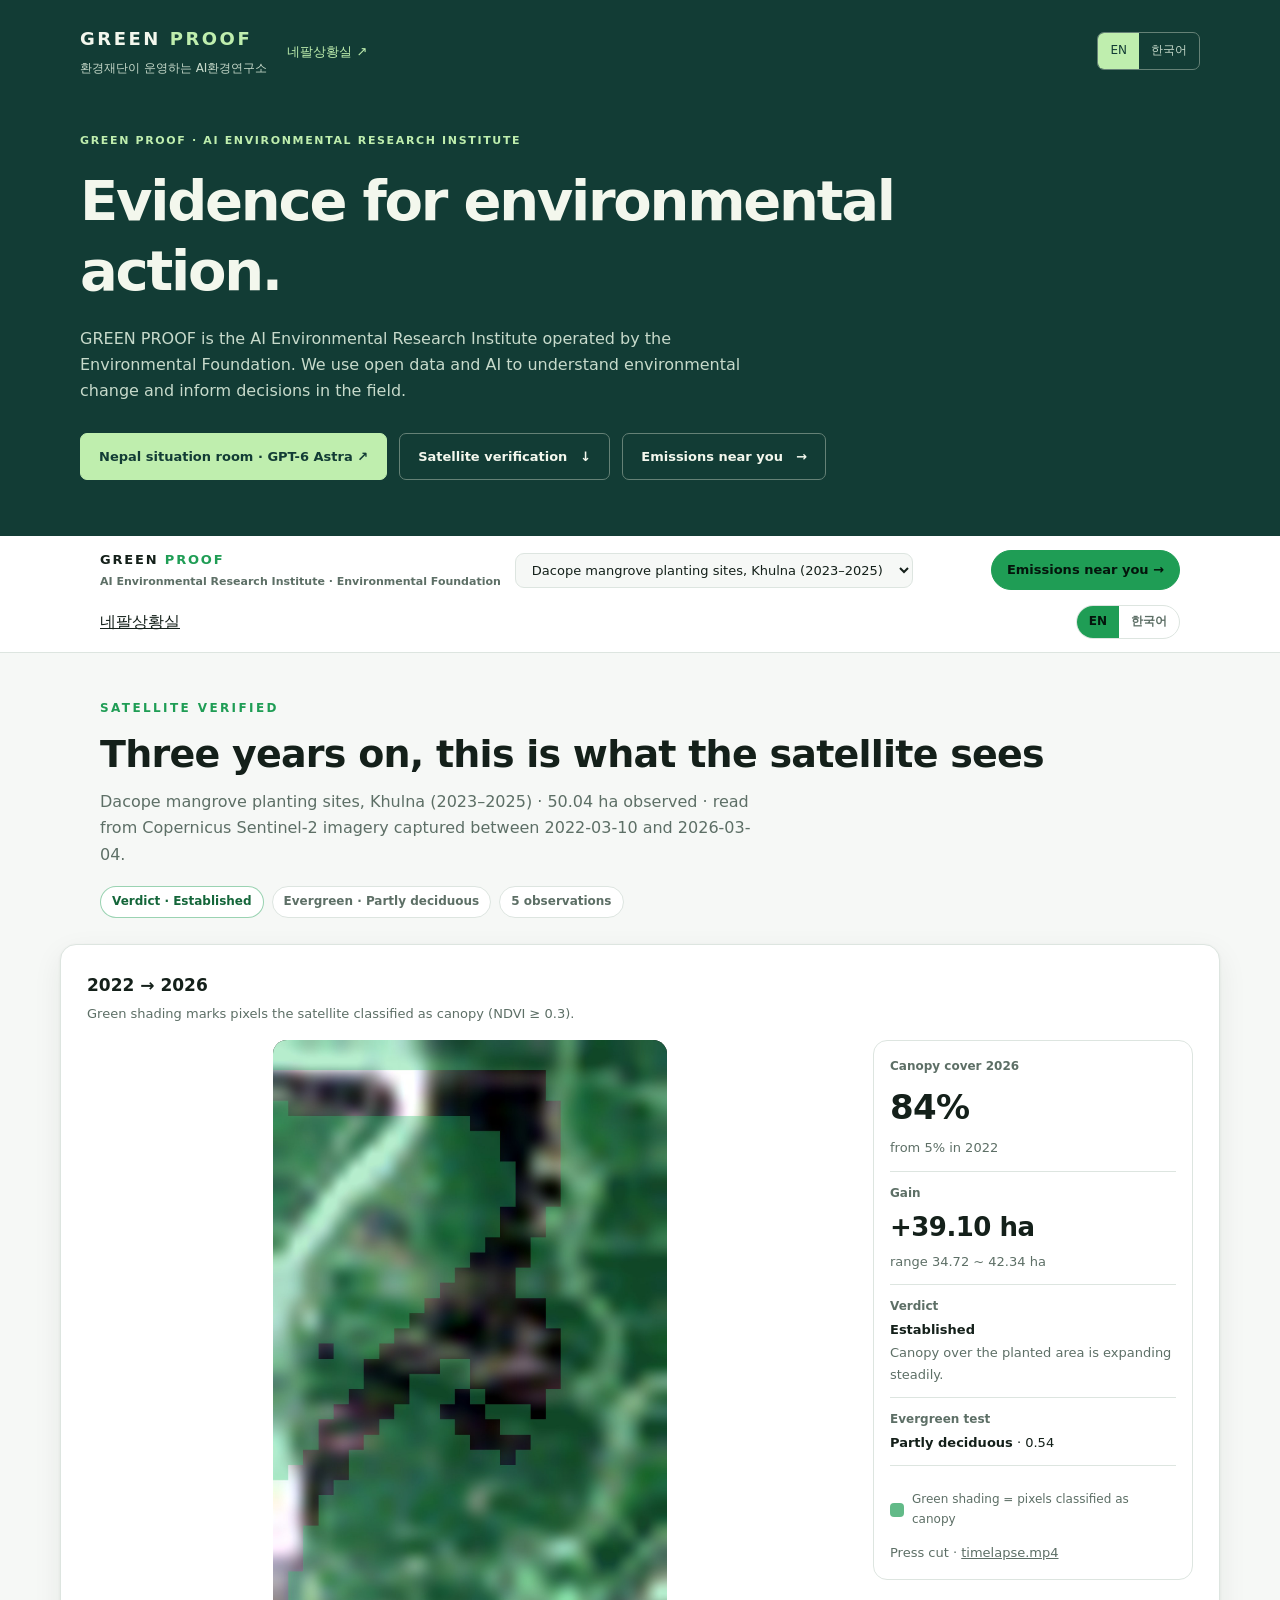
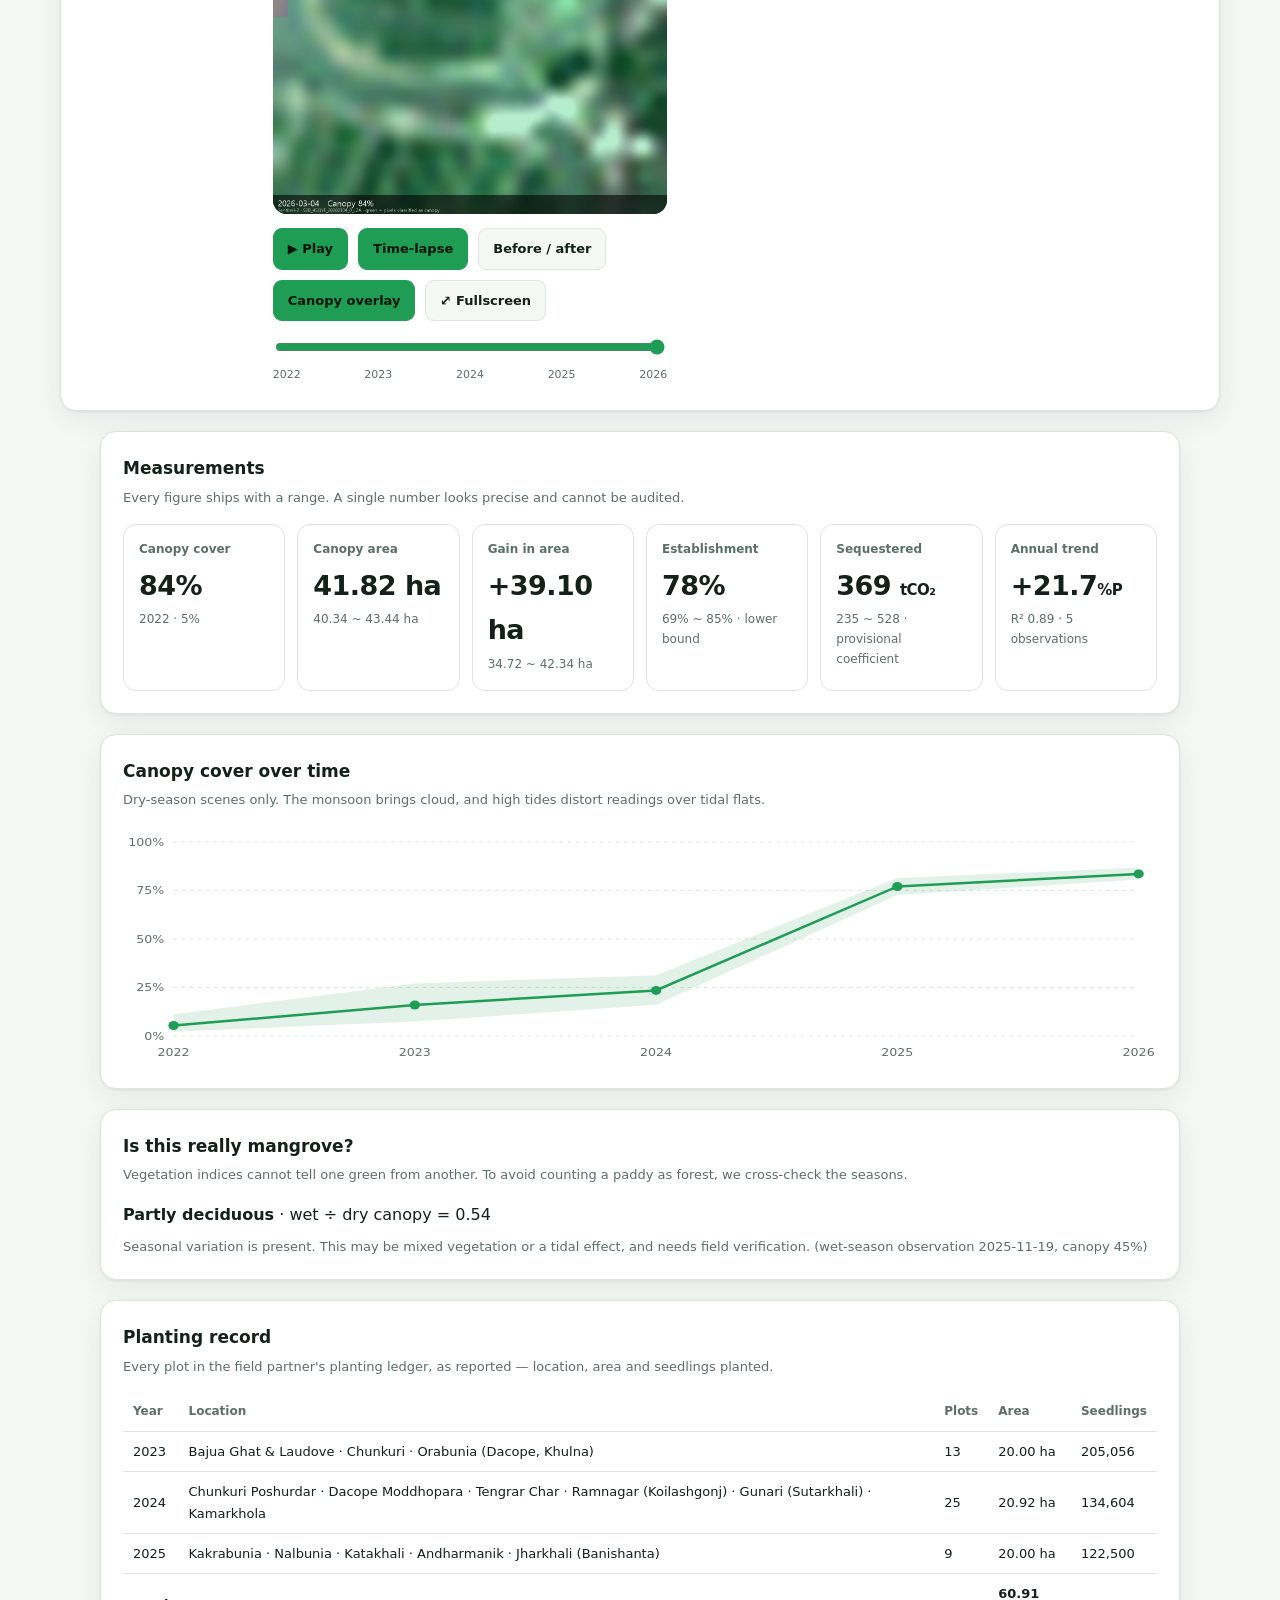
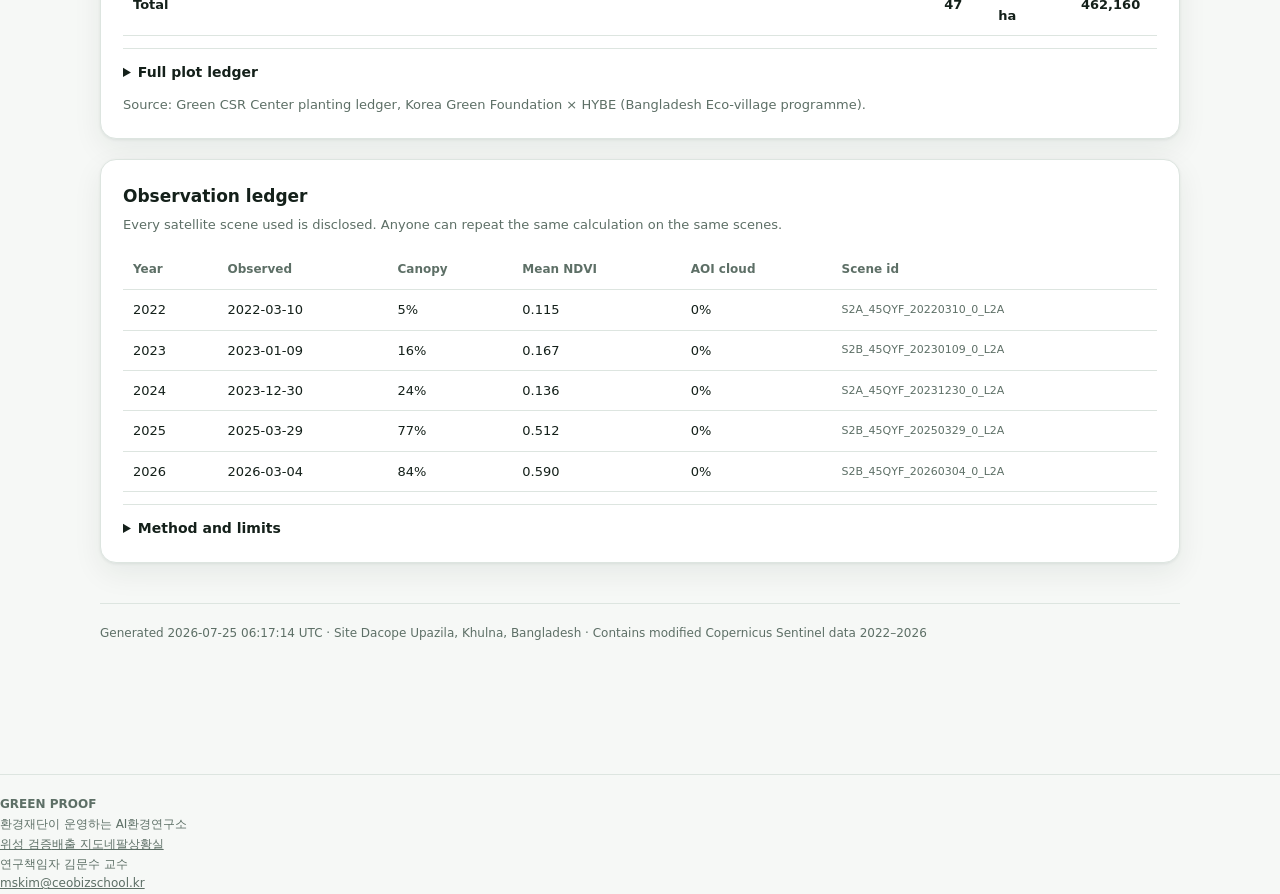
==== greenproof/web/index.html @ 40811641 "Add Nepal aid priority model and GREEN PROOF institute branding" ====
<!doctype html>
<html lang="ko">
<head>
<meta charset="utf-8">
<meta name="viewport" content="width=device-width, initial-scale=1, viewport-fit=cover">
<title>GREEN PROOF · 환경재단이 운영하는 AI환경연구소</title>
<meta name="description" content="환경재단이 운영하는 AI환경연구소 GREEN PROOF. 위성 검증, 배출 지도, GPT-6 Astra 기반 네팔상황실로 환경 행동의 근거를 공개합니다.">
<link rel="canonical" href="https://greenfund.ai.kr/">
<meta name="theme-color" content="#08131a">
<meta property="og:type" content="website">
<meta property="og:site_name" content="GREEN PROOF · 환경재단이 운영하는 AI환경연구소">
<meta property="og:url" content="https://greenfund.ai.kr/">
<meta property="og:title" content="GREEN PROOF · 환경재단이 운영하는 AI환경연구소">
<meta property="og:description" content="위성으로 확인하는 환경 변화, 우리 동네 배출 지도, GPT-6 Astra로 분석하는 네팔상황실.">
<meta property="og:image" content="https://greenfund.ai.kr/og.png?v=2">
<meta property="og:image:width" content="1200">
<meta property="og:image:height" content="630">
<meta property="og:image:alt" content="The same coastal plot in 2022 and 2026 from satellite. Bare mud on the left, green mangrove canopy on the right.">
<meta name="twitter:card" content="summary_large_image">
<meta name="twitter:title" content="GREEN PROOF · 환경재단이 운영하는 AI환경연구소">
<meta name="twitter:description" content="환경재단이 운영하는 AI환경연구소. 위성 검증·배출 지도·네팔상황실의 공개 근거를 확인하세요.">
<meta name="twitter:image" content="https://greenfund.ai.kr/og.png?v=2">
<link rel="icon" href="data:image/svg+xml,%3Csvg xmlns='http://www.w3.org/2000/svg' viewBox='0 0 32 32'%3E%3Crect width='32' height='32' rx='7' fill='%2314663a'/%3E%3Cpath d='M9 21c0-6 4-10 10-11-1 7-4 11-10 11z' fill='%233ddc84'/%3E%3Cpath d='M9 23c2-3 5-5 9-6' stroke='%23e9b341' stroke-width='2' fill='none' stroke-linecap='round'/%3E%3C/svg%3E">
<style>
:root{
  --bg:#f6f8f6; --card:#fff; --ink:#14201a; --muted:#5d6f66; --line:#dde5e0;
  --green:#1f9d55; --green-dk:#14663a; --gold:#b98900; --warn:#c2410c;
  --shadow:0 1px 3px rgba(20,40,30,.07),0 10px 30px rgba(20,40,30,.07);
}
@media (prefers-color-scheme:dark){
  :root{--bg:#0d1411; --card:#141d19; --ink:#e8f0ea; --muted:#93a89c; --line:#243029;
        --green:#3ddc84; --green-dk:#7ee2ad; --gold:#e3b341; --warn:#fb923c; --shadow:0 1px 3px rgba(0,0,0,.4)}
}
*{box-sizing:border-box}
html{scroll-behavior:smooth}
body{margin:0;background:var(--bg);color:var(--ink);
  font-family:-apple-system,BlinkMacSystemFont,"Segoe UI","Malgun Gothic","Apple SD Gothic Neo",system-ui,sans-serif;
  line-height:1.65;-webkit-font-smoothing:antialiased}
.wrap{max-width:1120px;margin:0 auto;padding:0 20px 90px}
a{color:inherit}

/* ---------- research institute introduction ---------- */
.hero{background:#123c35;color:#f3f7ed;padding:0 24px 56px}
.hero .topbar{max-width:1120px;margin:auto;display:flex;align-items:center;gap:20px;padding:24px 0;flex-wrap:wrap}
.hero .logo{font-weight:800;letter-spacing:.14em;font-size:18px;text-decoration:none}
.hero .logo em{color:#bfeeae;font-style:normal}
.hero .logo small{display:block;font-size:12px;letter-spacing:0;font-weight:500;margin-top:5px;color:#c7dacb}
.hero .inner{max-width:1120px;margin:30px auto 0}
.hero .box{max-width:850px}
.hero .kick{font-size:11px;letter-spacing:.15em;color:#bfeeae;font-weight:700;margin:0 0 15px}
.hero h1{font-size:clamp(32px,4.8vw,56px);line-height:1.25;letter-spacing:-.04em;margin:0 0 20px;word-break:keep-all}
.hero p{font-size:16px;max-width:680px;color:#c7dacb;word-break:keep-all}
.hero .ctarow{display:flex;gap:12px;flex-wrap:wrap;margin-top:28px}
.hero .cta{display:inline-flex;align-items:center;gap:13px;font:inherit;font-size:13px;font-weight:700;text-decoration:none;cursor:pointer;border:1px solid #658176;border-radius:7px;background:transparent;color:#f3f7ed;padding:12px 18px}
.hero .cta:hover{background:#245246}.hero .cta.primary{background:#bfeeae;color:#123c35;border-color:#bfeeae}
.lang{margin-left:auto;display:flex;border:1px solid #658176;border-radius:7px;overflow:hidden}
.lang button{background:transparent;border:0;color:#c7dacb;font:inherit;font-size:12px;padding:8px 12px;cursor:pointer}
.lang button[aria-pressed=true]{background:#bfeeae;color:#123c35}
.hero-nav{font-size:13px;text-decoration:none;color:#bfeeae}
@media(max-width:620px){.hero{padding:0 20px 35px}.hero .topbar{gap:14px}.hero .inner{margin-top:20px}.hero .logo{width:100%}.hero .lang{margin-left:auto}.hero .cta{flex:1 1 auto;justify-content:center}}

/* ---------- app header ---------- */
header.top{border-bottom:1px solid var(--line);background:var(--card);position:sticky;top:0;z-index:20}
.top .row{max-width:1120px;margin:0 auto;display:flex;align-items:center;gap:14px;padding:13px 20px;flex-wrap:wrap}
.brand{font-weight:800;letter-spacing:.14em;font-size:13px}
.brand em{font-style:normal;color:var(--green)}
.brand small{display:block;letter-spacing:0;font-weight:600;font-size:11px;color:var(--muted);margin-top:2px}
.top select{padding:8px 12px;border-radius:9px;border:1px solid var(--line);background:var(--bg);color:var(--ink);font:inherit;font-size:13px;max-width:60vw}
.modlink{font-size:13px;font-weight:800;color:#04150c;background:var(--green);text-decoration:none;border:1px solid var(--green);border-radius:999px;padding:8px 15px;white-space:nowrap}
.modlink:hover{filter:brightness(1.08)}
.top .lang2{margin-left:auto;display:flex;border:1px solid var(--line);border-radius:999px;overflow:hidden}
.top .modlink{margin-left:auto}
.top .modlink + .lang2{margin-left:8px}
.top .lang2 button{background:transparent;border:0;color:var(--muted);font:inherit;font-weight:700;font-size:12px;padding:6px 12px;cursor:pointer}
.top .lang2 button[aria-pressed=true]{background:var(--green);color:#04150c}

.intro{padding:46px 0 6px}
.eyebrow{font-size:12px;letter-spacing:.2em;color:var(--green);font-weight:800}
h1.page{font-size:clamp(24px,4vw,38px);line-height:1.28;margin:12px 0 10px;letter-spacing:-.02em}
.lede{color:var(--muted);font-size:16px;margin:0;max-width:64ch}
.badges{display:flex;gap:8px;flex-wrap:wrap;margin:18px 0 0}
.badge{font-size:12px;font-weight:700;padding:5px 11px;border-radius:999px;border:1px solid var(--line);background:var(--card)}
.badge.ok{color:var(--green-dk);border-color:color-mix(in srgb,var(--green) 45%,transparent)}
.badge.warn{color:var(--warn);border-color:color-mix(in srgb,var(--warn) 45%,transparent)}
.badge.grey{color:var(--muted)}

.card{background:var(--card);border:1px solid var(--line);border-radius:16px;box-shadow:var(--shadow);padding:22px;margin:20px 0}
.card h2{font-size:17px;margin:0 0 4px}
.card .sub{color:var(--muted);font-size:13px;margin:0 0 16px}
@media(min-width:1240px){ .card.player{margin-inline:-40px;padding:26px} }

/* player: big stage on the left, summary on the right */
.playgrid{display:grid;gap:20px;align-items:start}
@media(min-width:1000px){ .playgrid{grid-template-columns:minmax(0,1fr) 320px} }
.stagebox{min-width:0;display:flex;flex-direction:column;align-items:center;--maxh:72vh}
@media(min-width:700px){ .stagebox{--maxh:74vh} }
@media(min-width:1000px){ .stagebox{--maxh:86vh} }
.stage{position:relative;border-radius:14px;overflow:hidden;background:#0a0f0c;
  aspect-ratio:var(--ar,1);max-height:var(--maxh);margin:0 auto;
  width:min(100%,calc(var(--maxh) * var(--ar,1)))}
.stage:fullscreen{width:100vw;height:100vh;max-height:none;border-radius:0;aspect-ratio:auto}
.stage:fullscreen img{object-fit:contain;background:#050907}
.stage img{position:absolute;inset:0;width:100%;height:100%;object-fit:cover;opacity:0;transition:opacity .28s ease;image-rendering:auto}
.stage img.on{opacity:1}
.stage .clip{position:absolute;inset:0;overflow:hidden;width:50%}
.stage .clip img{width:auto;height:100%;min-width:100%;object-fit:cover;opacity:1;transition:none}
.handle{position:absolute;top:0;bottom:0;width:3px;background:#fff;left:50%;transform:translateX(-1.5px);box-shadow:0 0 0 1px rgba(0,0,0,.35);pointer-events:none}
.handle::after{content:"↔";position:absolute;top:50%;left:50%;transform:translate(-50%,-50%);width:38px;height:38px;border-radius:50%;background:#fff;color:#14201a;display:grid;place-items:center;font-weight:800}
.cmp-tag{position:absolute;top:12px;font-size:11px;font-weight:800;letter-spacing:.06em;background:rgba(0,0,0,.6);color:#fff;padding:4px 9px;border-radius:6px}
.stagebox .controls,.stagebox .ticks{width:min(100%,calc(var(--maxh) * var(--ar,1)))}
.controls{display:flex;align-items:center;gap:10px;margin-top:14px;flex-wrap:wrap}
button.ctl{font:inherit;cursor:pointer;border-radius:9px;border:1px solid var(--line);background:var(--bg);color:var(--ink);padding:9px 14px;font-size:13px;font-weight:700}
button.ctl.primary,button.ctl[aria-pressed=true]{background:var(--green);border-color:var(--green);color:#04150c}
input[type=range]{flex:1;min-width:150px;accent-color:var(--green);height:28px}
.ticks{display:flex;justify-content:space-between;font-size:11px;color:var(--muted);margin-top:3px;font-variant-numeric:tabular-nums}
#fs{display:none}
@media(min-width:1000px){ #fs{display:inline-block} }
@media(pointer:coarse){ button.ctl{min-height:44px} .top select{min-height:40px} }
@media(max-width:620px){
  .controls{gap:8px}
  .controls button.ctl{flex:1 1 auto;min-height:44px}
  .controls input[type=range]{flex-basis:100%;order:9;min-width:0}
  .card{padding:16px;border-radius:14px}
  .wrap{padding:0 14px 64px}
}
.side{border:1px solid var(--line);border-radius:14px;padding:16px;font-size:13px}
.side .row2{padding:12px 0;border-bottom:1px solid var(--line)}
.side .row2:last-child{border-bottom:0;padding-bottom:0}
.side .row2:first-child{padding-top:0}
.side h3{margin:0 0 2px;font-size:12px;color:var(--muted);font-weight:700}
.side .big{font-size:34px;font-weight:800;letter-spacing:-.02em;margin:2px 0 0;font-variant-numeric:tabular-nums}
.legend{display:flex;align-items:center;gap:8px;color:var(--muted);font-size:12px}
.swatch{width:14px;height:14px;border-radius:4px;background:var(--green);opacity:.7;flex:none}
.kicker{font-weight:800;color:var(--ink)}

.stats{display:grid;grid-template-columns:repeat(auto-fit,minmax(160px,1fr));gap:12px}
.stat{border:1px solid var(--line);border-radius:13px;padding:15px}
.stat .k{font-size:12px;color:var(--muted);font-weight:700}
.stat .v{font-size:27px;font-weight:800;letter-spacing:-.02em;margin:4px 0 2px;font-variant-numeric:tabular-nums}
.stat .r{font-size:12px;color:var(--muted);font-variant-numeric:tabular-nums}
svg.chart{width:100%;height:240px;display:block}
.grid{stroke:var(--line);stroke-dasharray:3 4}
.tick{fill:var(--muted);font-size:11px}
.dot{fill:var(--green)} .line{fill:none;stroke:var(--green);stroke-width:2.5;stroke-linejoin:round;stroke-linecap:round}
.band{fill:var(--green);opacity:.13}
table{width:100%;border-collapse:collapse;font-size:13px}
th,td{text-align:left;padding:9px 10px;border-bottom:1px solid var(--line);font-variant-numeric:tabular-nums}
th{color:var(--muted);font-weight:700;font-size:12px}
.scroll{overflow-x:auto}
details{border-top:1px solid var(--line);padding-top:12px;margin-top:12px}
details summary{cursor:pointer;font-weight:700;font-size:14px}
details ul{color:var(--muted);font-size:13px;padding-left:18px}
.note{font-size:13px;color:var(--muted)}
footer{border-top:1px solid var(--line);margin-top:40px;padding-top:20px;font-size:12px;color:var(--muted)}
.err{padding:40px 0;color:var(--warn);font-weight:700}
</style>
<link rel="stylesheet" href="/lab.css?v=1">
</head>
<body>

<!-- ===================== GREEN PROOF ===================== -->
<section class="hero" id="hero">
  <div class="topbar">
    <a class="logo" href="/">GREEN <em>PROOF</em><small>환경재단이 운영하는 AI환경연구소</small></a>
    <a class="hero-nav" href="/nepal/">네팔상황실 ↗</a>
    <div class="lang" id="lang1">
      <button data-l="en">EN</button><button data-l="ko">한국어</button>
    </div>
  </div>
  <div class="inner"><div class="box">
    <p class="kick" id="h-kick">GREEN PROOF · AI환경연구소</p>
    <h1 id="h-title">환경을 위한 행동에,<br>확인할 수 있는 근거를.</h1>
    <p id="h-sub">환경재단이 운영하는 AI환경연구소 GREEN PROOF. 공개 데이터와 AI로 환경의 변화를 읽고, 현장의 의사결정을 돕습니다.</p>
    <div class="ctarow">
      <a class="cta primary" href="/nepal/" id="h-nepal">네팔상황실 · GPT-6 Astra ↗</a>
      <button class="cta" id="h-cta"><span id="h-cta-t">위성 검증 보기</span><span class="arw">↓</span></button>
      <a class="cta" id="h-cta2" href="/emissions/"><span id="h-cta2-t">배출 지도</span><span>→</span></a>
    </div>
  </div></div>
</section>

<!-- ===================== APP ===================== -->
<header class="top"><div class="row">
  <div class="brand">GREEN <em>PROOF</em><small id="brand-sub">환경재단이 운영하는 AI환경연구소</small></div>
  <select id="siteSel" aria-label="plot"></select>
  <a class="modlink" id="modEmissions" href="/emissions/">배출 지도</a>
  <a class="lab-nav" href="/nepal/">네팔상황실</a>
  <div class="lang2" id="lang2">
    <button data-l="en">EN</button><button data-l="ko">한국어</button>
  </div>
</div></header>

<div class="wrap" id="app">
  <section class="intro">
    <div class="eyebrow">SATELLITE VERIFIED</div>
    <h1 class="page" id="title"></h1>
    <p class="lede" id="lede"></p>
    <div class="badges" id="badges"></div>
  </section>
  <div id="body"></div>
</div>

<footer class="lab-footer"><div><strong>GREEN PROOF</strong><br>환경재단이 운영하는 AI환경연구소</div><nav aria-label="연구 메뉴"><a href="/#app">위성 검증</a><a href="/emissions/">배출 지도</a><a href="/nepal/">네팔상황실</a></nav><div>연구책임자 김문수 교수<br><a href="mailto:mskim@ceobizschool.kr">mskim@ceobizschool.kr</a></div></footer>

<script type="module">
/* ---------------- i18n dictionary ---------------- */
const T = {
  en: {
    heroKick: "GREEN PROOF · AI ENVIRONMENTAL RESEARCH INSTITUTE",
    heroTitle: "Evidence for environmental action.",
    heroSub: "GREEN PROOF is the AI Environmental Research Institute operated by the Environmental Foundation. We use open data and AI to understand environmental change and inform decisions in the field.",
    heroCta: "Satellite verification",
    modEmissions: "Emissions near you →",
    brandSub: "AI Environmental Research Institute · Environmental Foundation",
    titleSubject: "Three years on, this is what the satellite sees",
    titleControl: "First, we check that the rules are right",
    ledeSubject: (r) => `${r.label.en} · ${r.area_ha} ha observed · read from Copernicus Sentinel-2 imagery captured between ${r.series[0].date} and ${r.series.at(-1).date}.`,
    ledeControl: "A verifier has to be verified first. We read a mature mangrove forest with the same rules and check that it returns the value we expect.",
    verdict: "Verdict", evergreen: "Evergreen", controlPlot: "Control plot",
    coordsConfirmed: "Coordinates confirmed", obs: (n) => `${n} observations`,
    yearToYear: (a, b) => `${a} → ${b}`,
    overlayCap: (t) => `Green shading marks pixels the satellite classified as canopy (NDVI ≥ ${t}).`,
    play: "▶ Play", pause: "⏸ Pause", lapse: "Time-lapse", compare: "Before / after",
    overlayBtn: "Canopy overlay", big: "⤢ Fullscreen",
    canopyCover: (y) => `Canopy cover ${y}`, startedAt: (y, p) => `from ${p} in ${y}`,
    gain: "Gain", range: "range", verdictLabel: "Verdict", evergreenTest: "Evergreen test",
    legendCanopy: "Green shading = pixels classified as canopy",
    pressVideo: "Press cut", measurements: "Measurements",
    measuresSub: "Every figure ships with a range. A single number looks precise and cannot be audited.",
    mCanopy: "Canopy cover", mCanopyArea: "Canopy area", mGain: "Gain in area",
    mEst: "Establishment", mEstNote: "lower bound", mCarbon: "Sequestered", mCarbonNote: "provisional coefficient",
    mTrend: "Annual trend", mTrendNote: (r, n) => `R² ${r} · ${n} observations`,
    chartTitle: "Canopy cover over time",
    chartSub: "Dry-season scenes only. The monsoon brings cloud, and high tides distort readings over tidal flats.",
    mangroveTitle: "Is this really mangrove?",
    mangroveSub: "Vegetation indices cannot tell one green from another. To avoid counting a paddy as forest, we cross-check the seasons.",
    plantingTitle: "Planting record",
    plantingSub: "Every plot in the field partner's planting ledger, as reported — location, area and seedlings planted.",
    thLocation: "Location", thPlots: "Plots", thArea: "Area", thTrees: "Seedlings",
    plantingTotal: "Total", plantingAll: "Full plot ledger", thPlot: "Plot",
    ledgerTitle: "Observation ledger",
    ledgerSub: "Every satellite scene used is disclosed. Anyone can repeat the same calculation on the same scenes.",
    thYear: "Year", thDate: "Observed", thCanopy: "Canopy", thNdvi: "Mean NDVI", thCloud: "AOI cloud", thScene: "Scene id",
    methodSummary: "Method and limits",
    mSource: "Source", mIndex: "Index", mCanopyThresh: "Canopy threshold", mCloud: "Cloud handling", mCoef: "Carbon coefficient",
    wetObs: (d, p) => `wet-season observation ${d}, canopy ${p}`,
    footContains: "Contains modified Copernicus Sentinel data",
    generated: "Generated", plotBounds: "Site",
  },
  ko: {
    heroKick: "GREEN PROOF · AI환경연구소",
    heroTitle: "환경을 위한 행동에, 확인할 수 있는 근거를.",
    heroSub: "환경재단이 운영하는 AI환경연구소 GREEN PROOF. 공개 데이터와 AI로 환경의 변화를 읽고, 현장의 의사결정을 돕습니다.",
    heroCta: "위성 검증 보기",
    modEmissions: "우리 동네 배출 지도 →",
    brandSub: "환경재단이 운영하는 AI환경연구소",
    titleSubject: "3년이 지난 지금, 위성은 이렇게 봅니다",
    titleControl: "먼저 판독 규칙이 맞는지 확인합니다",
    ledeSubject: (r) => `${r.label.ko} · 관측 면적 ${r.area_ha} ha · 유럽 코페르니쿠스 Sentinel-2 위성이 ${r.series[0].date} 부터 ${r.series.at(-1).date} 까지 찍어 둔 것을 읽었습니다.`,
    ledeControl: "검증하는 기관은 자기 방법부터 검증받아야 합니다. 성숙한 맹그로브림을 같은 규칙으로 읽어, 나오리라 예상한 값이 실제로 나오는지 대조합니다.",
    verdict: "판정", evergreen: "상록성", controlPlot: "대조군 구획",
    coordsConfirmed: "좌표 확정", obs: (n) => `관측 ${n}개 시점`,
    yearToYear: (a, b) => `${a}년 → ${b}년`,
    overlayCap: (t) => `초록 음영은 위성이 임관으로 판정한 화소입니다. 판정 기준은 NDVI ${t} 이상.`,
    play: "▶ 재생", pause: "⏸ 정지", lapse: "타임랩스", compare: "전후 비교",
    overlayBtn: "판정 음영", big: "⤢ 크게",
    canopyCover: (y) => `${y}년 임관 피복률`, startedAt: (y, p) => `${y}년 ${p} 에서 출발`,
    gain: "증가 면적", range: "범위", verdictLabel: "판정", evergreenTest: "상록성 검사",
    legendCanopy: "초록 음영 = 임관으로 판정한 화소",
    pressVideo: "언론 배포용", measurements: "측정값",
    measuresSub: "모든 값에 범위를 함께 싣습니다. 범위 없는 단일 숫자는 검증받을 수 없습니다.",
    mCanopy: "임관 피복률", mCanopyArea: "임관 면적", mGain: "증가 면적",
    mEst: "정착 추정률", mEstNote: "하한 해석", mCarbon: "흡수 추정", mCarbonNote: "계수 잠정",
    mTrend: "연간 추세", mTrendNote: (r, n) => `R² ${r} · 관측 ${n}회`,
    chartTitle: "임관 피복률 추이",
    chartSub: "건기 장면만 씁니다. 우기는 구름이 덮고 조위가 높아 갯벌 판독이 흔들립니다.",
    mangroveTitle: "이것이 정말 맹그로브인가",
    mangroveSub: "위성 지수만으로는 초록을 구분하지 못합니다. 논밭을 숲으로 세지 않기 위해 계절을 교차 확인합니다.",
    plantingTitle: "식재 기록",
    plantingSub: "현장 파트너의 식재 대장에 있는 플롯 전부를 그대로 싣습니다. 위치·면적·식재 주수.",
    thLocation: "위치", thPlots: "플롯 수", thArea: "면적", thTrees: "식재 주수",
    plantingTotal: "합계", plantingAll: "플롯별 전체 대장", thPlot: "플롯",
    ledgerTitle: "관측 원장",
    ledgerSub: "쓰인 위성 장면을 전부 공개합니다. 누구든 같은 장면으로 같은 계산을 다시 할 수 있습니다.",
    thYear: "연도", thDate: "관측일", thCanopy: "임관 피복", thNdvi: "NDVI 평균", thCloud: "AOI 구름", thScene: "장면 식별자",
    methodSummary: "산출 방법과 한계",
    mSource: "원천", mIndex: "지수", mCanopyThresh: "임관 판정", mCloud: "구름 처리", mCoef: "탄소 계수",
    wetObs: (d, p) => `우기 관측 ${d}, 임관 ${p}`,
    footContains: "Contains modified Copernicus Sentinel data",
    generated: "생성", plotBounds: "식재지",
  },
};

let lang = (new URLSearchParams(location.search).get("lang")
  || localStorage.getItem("gp-lang")
  || (navigator.language || "en").slice(0, 2));
if (!T[lang]) lang = "en";

const $ = (s, r = document) => r.querySelector(s);
const fmt = (n, d = 1) => n == null || !isFinite(n) ? "—" : n.toLocaleString(lang === "ko" ? "ko-KR" : "en-US", { minimumFractionDigits: d, maximumFractionDigits: d });
const pct = n => n == null || !isFinite(n) ? "—" : (n * 100).toFixed(0) + "%";
const tr = () => T[lang];

$("#h-cta").onclick = () => $("#app").scrollIntoView();

function paintHero() {
  const t = tr();
  $("#h-kick").textContent = t.heroKick;
  $("#h-title").textContent = t.heroTitle;
  $("#h-sub").textContent = t.heroSub;
  $("#h-cta-t").textContent = t.heroCta;
  $("#h-cta2-t").textContent = t.modEmissions.replace(" →", "");
  { const me = $("#modEmissions"); if (me) me.textContent = t.modEmissions; }
  $("#h-nepal").textContent = lang === "ko" ? "네팔상황실 · GPT-6 Astra ↗" : "Nepal situation room · GPT-6 Astra ↗";
  document.documentElement.lang = lang;
  for (const box of [$("#lang1"), $("#lang2")])
    box.querySelectorAll("button").forEach(b => b.setAttribute("aria-pressed", b.dataset.l === lang));
}
for (const box of [$("#lang1"), $("#lang2")])
  box.addEventListener("click", e => {
    const b = e.target.closest("button"); if (!b) return;
    lang = b.dataset.l; localStorage.setItem("gp-lang", lang);
    history.replaceState({}, "", "?" + new URLSearchParams({ ...Object.fromEntries(new URLSearchParams(location.search)), lang, plot: R ? R.site : "" }));
    paintHero(); if (R) render();
  });

/* ---------------- data ---------------- */
let R = null, frames = [], rawFrames = [], idx = 0, timer = null, mode = "lapse", overlayOn = true;
const set = () => overlayOn ? frames : (rawFrames.length ? rawFrames : frames);

async function boot() {
  paintHero();
  let index;
  try { index = await (await fetch("data/index.json", { cache: "no-store" })).json(); }
  catch (e) { $("#app").innerHTML = '<p class="err">No verification data. Run <code>python greenproof.py verify</code> first.</p>'; return; }
  const sel = $("#siteSel");
  sel.innerHTML = index.sites.map(s => `<option value="${s.id}">${s.label[lang] || s.label.en}</option>`).join("");
  const want = new URLSearchParams(location.search).get("plot");
  if (want && index.sites.some(s => s.id === want)) sel.value = want;
  sel.onchange = () => { syncUrl(sel.value); load(sel.value); };
  load(sel.value);
}
function syncUrl(plot) { history.replaceState({}, "", "?" + new URLSearchParams({ lang, plot })); }

async function load(id) {
  stop();
  R = await (await fetch(`data/${id}/report.json`, { cache: "no-store" })).json();
  frames = R.frames.map(f => `data/${id}/${f}`);
  rawFrames = (R.frames_raw || []).map(f => `data/${id}/${f}`);
  idx = frames.length - 1;
  syncUrl(id);
  render();
}

function render() {
  const t = tr(), isControl = R.coords_status === "control";
  // refresh site dropdown labels for language
  $("#siteSel").querySelectorAll("option").forEach(o => {});
  $("#brand-sub").textContent = t.brandSub;
  const me = $("#modEmissions"); if (me) me.textContent = t.modEmissions;
  $("#title").textContent = isControl ? t.titleControl : t.titleSubject;
  $("#lede").textContent = isControl ? t.ledeControl : t.ledeSubject(R);

  const ev = R.evergreen || {}, v = R.verdict || {};
  const evClass = ev.code === "evergreen" ? "ok" : ev.code === "seasonal_crop" ? "warn" : "grey";
  $("#badges").innerHTML = [
    `<span class="badge ${isControl ? "grey" : "ok"}">${t.verdict} · ${v[lang]?.label || "—"}</span>`,
    ev[lang]?.label ? `<span class="badge ${evClass}">${t.evergreen} · ${ev[lang].label}</span>` : "",
    isControl ? `<span class="badge grey">${t.controlPlot}</span>`
      : R.coords_status === "confirmed" ? `<span class="badge ok">${t.coordsConfirmed}</span>` : "",
    `<span class="badge grey">${t.obs(R.series.length)}</span>`,
  ].join("");

  const s0 = R.series[0], s1 = R.series.at(-1), est = R.establishment || {}, car = R.carbon || {}, trd = R.trend || {}, m = R.method || {};
  const mtd = m[lang] || m.en || {};

  $("#body").innerHTML = `
  <section class="card player">
    <h2>${t.yearToYear(s0.year, s1.year)}</h2>
    <p class="sub">${t.overlayCap(m.canopy_threshold)}</p>
    <div class="playgrid">
      <div class="stagebox" style="--ar:${R.frame_aspect || 1}">
        <div class="stage" id="stage"></div>
        <div class="controls">
          <button class="ctl primary" id="play">${t.play}</button>
          <button class="ctl" id="mLapse" aria-pressed="true">${t.lapse}</button>
          <button class="ctl" id="mCmp" aria-pressed="false">${t.compare}</button>
          <button class="ctl" id="mOv" aria-pressed="true">${t.overlayBtn}</button>
          <button class="ctl" id="fs">${t.big}</button>
          <input type="range" id="scrub" min="0" max="${frames.length - 1}" value="${idx}">
        </div>
        <div class="ticks">${R.series.map(s => `<span>${s.year}</span>`).join("")}</div>
      </div>
      <aside class="side">
        <div class="row2"><h3>${t.canopyCover(s1.year)}</h3><p class="big">${pct(s1.canopy_frac)}</p>
          <p class="note" style="margin:2px 0 0">${t.startedAt(s0.year, pct(s0.canopy_frac))}</p></div>
        <div class="row2"><h3>${t.gain}</h3><p class="big" style="font-size:26px">${est.gain_ha >= 0 ? "+" : ""}${fmt(est.gain_ha, 2)} ha</p>
          <p class="note" style="margin:2px 0 0">${t.range} ${fmt(est.gain_ha_lo, 2)} ~ ${fmt(est.gain_ha_hi, 2)} ha</p></div>
        <div class="row2"><h3>${t.verdictLabel}</h3><p style="margin:2px 0 0"><span class="kicker">${v[lang]?.label || "—"}</span></p>
          <p class="note" style="margin:2px 0 0">${v[lang]?.note || ""}</p></div>
        <div class="row2"><h3>${t.evergreenTest}</h3><p style="margin:2px 0 0"><span class="kicker">${ev[lang]?.label || "—"}</span>${ev.ratio != null ? ` · ${fmt(ev.ratio, 2)}` : ""}</p></div>
        <div class="row2"><p class="legend"><span class="swatch"></span>${t.legendCanopy}</p>
          ${R.video ? `<p class="note" style="margin:8px 0 0">${t.pressVideo} · <a href="data/${R.site}/${R.video}" download>timelapse.mp4</a></p>` : ""}</div>
      </aside>
    </div>
  </section>

  <section class="card">
    <h2>${t.measurements}</h2>
    <p class="sub">${t.measuresSub}</p>
    <div class="stats">
      <div class="stat"><div class="k">${t.mCanopy}</div><div class="v">${pct(s1.canopy_frac)}</div><div class="r">${s0.year} · ${pct(s0.canopy_frac)}</div></div>
      <div class="stat"><div class="k">${t.mCanopyArea}</div><div class="v">${fmt(s1.canopy_ha, 2)} ha</div><div class="r">${fmt(s1.canopy_ha_lo, 2)} ~ ${fmt(s1.canopy_ha_hi, 2)} ha</div></div>
      <div class="stat"><div class="k">${t.mGain}</div><div class="v">${est.gain_ha >= 0 ? "+" : ""}${fmt(est.gain_ha, 2)} ha</div><div class="r">${fmt(est.gain_ha_lo, 2)} ~ ${fmt(est.gain_ha_hi, 2)} ha</div></div>
      <div class="stat"><div class="k">${t.mEst}</div><div class="v">${pct(est.rate)}</div><div class="r">${pct(est.rate_lo)} ~ ${pct(est.rate_hi)} · ${t.mEstNote}</div></div>
      <div class="stat"><div class="k">${t.mCarbon}</div><div class="v">${fmt(car.tco2, 0)} <span style="font-size:15px">tCO₂</span></div><div class="r">${fmt(car.tco2_lo, 0)} ~ ${fmt(car.tco2_hi, 0)} · ${t.mCarbonNote}</div></div>
      <div class="stat"><div class="k">${t.mTrend}</div><div class="v">${trd.slope_pp_per_year >= 0 ? "+" : ""}${fmt(trd.slope_pp_per_year, 1)}<span style="font-size:15px">%P</span></div><div class="r">${t.mTrendNote(fmt(trd.r2, 2), trd.n || 0)}</div></div>
    </div>
  </section>

  <section class="card">
    <h2>${t.chartTitle}</h2>
    <p class="sub">${t.chartSub}</p>
    ${chart(R.series)}
  </section>

  <section class="card">
    <h2>${t.mangroveTitle}</h2>
    <p class="sub">${t.mangroveSub}</p>
    <p style="margin:0 0 8px"><span class="kicker">${ev[lang]?.label || "—"}</span>${ev.ratio != null ? ` · ${lang === "ko" ? "우기 임관 ÷ 건기 임관" : "wet ÷ dry canopy"} = ${fmt(ev.ratio, 2)}` : ""}</p>
    <p class="note" style="margin:0">${ev[lang]?.note || ""}${ev.wet_date ? ` (${t.wetObs(ev.wet_date, pct(ev.wet_canopy_frac))})` : ""}</p>
  </section>

  ${R.planting ? `
  <section class="card">
    <h2>${t.plantingTitle}</h2>
    <p class="sub">${t.plantingSub}</p>
    <div class="scroll"><table>
      <tr><th>${t.thYear}</th><th>${t.thLocation}</th><th>${t.thPlots}</th><th>${t.thArea}</th><th>${t.thTrees}</th></tr>
      ${R.planting.years.map(y => `<tr><td>${y.year}</td><td>${y.locations[lang] || y.locations.en}</td><td>${y.plots}</td><td>${fmt(y.area_ha, 2)} ha</td><td>${fmt(y.trees, 0)}</td></tr>`).join("")}
      <tr><td><b>${t.plantingTotal}</b></td><td></td><td><b>${R.planting.total.plots}</b></td><td><b>${fmt(R.planting.total.area_ha, 2)} ha</b></td><td><b>${fmt(R.planting.total.trees, 0)}</b></td></tr>
    </table></div>
    <details><summary>${t.plantingAll}</summary>
      <div class="scroll"><table>
        <tr><th>${t.thPlot}</th><th>${t.thArea}</th><th>${t.thTrees}</th></tr>
        ${R.planting.years.flatMap(y => y.plot_rows).map(p => `<tr><td>${p.name}</td><td>${p.area}</td><td>${p.trees == null ? "—" : fmt(p.trees, 0)}</td></tr>`).join("")}
      </table></div>
    </details>
    <p class="note" style="margin:10px 0 0">${R.planting.source[lang] || R.planting.source.en}</p>
  </section>` : ""}

  <section class="card">
    <h2>${t.ledgerTitle}</h2>
    <p class="sub">${t.ledgerSub}</p>
    <div class="scroll"><table>
      <tr><th>${t.thYear}</th><th>${t.thDate}</th><th>${t.thCanopy}</th><th>${t.thNdvi}</th><th>${t.thCloud}</th><th>${t.thScene}</th></tr>
      ${R.series.map(s => `<tr><td>${s.year}</td><td>${s.date}</td><td>${pct(s.canopy_frac)}</td><td>${fmt(s.ndvi_mean, 3)}</td><td>${pct(s.cloud_aoi)}</td><td style="font-size:11px;color:var(--muted)">${s.scene}</td></tr>`).join("")}
    </table></div>
    <details><summary>${t.methodSummary}</summary>
      <ul>
        <li>${t.mSource} · ${mtd.source || ""}</li>
        <li>${t.mIndex} · ${mtd.index || ""} · ${t.mCanopyThresh} ${m.canopy_threshold} (${(m.threshold_range || []).join(" ~ ")})</li>
        <li>${t.mCloud} · ${mtd.cloud_mask || ""}</li>
        <li>${t.mCoef} · ${R.carbon_coefficient.low}~${R.carbon_coefficient.high} ${R.carbon_coefficient.unit} · ${(R.carbon_coefficient[lang] || R.carbon_coefficient.en || {}).source || ""}</li>
        ${(mtd.limits || []).map(l => `<li>${l}</li>`).join("")}
      </ul>
    </details>
  </section>

  <footer>
    ${t.generated} ${(R.generated_at || "").replace("T", " ").replace("+00:00", " UTC")} ·
    ${t.plotBounds} ${R.address ? (R.address[lang] || R.address.en) : R.aoi.map(x => x.toFixed(4)).join(", ")} ·
    ${t.footContains} ${R.series[0].year}–${R.series.at(-1).year}
  </footer>`;

  mountPlayer();
}

function chart(series) {
  const W = 900, H = 240, P = { t: 16, r: 16, b: 30, l: 44 };
  const xs = series.map((s, i) => P.l + (W - P.l - P.r) * (series.length < 2 ? 0 : i / (series.length - 1)));
  const y = v => H - P.b - (H - P.t - P.b) * Math.min(1, Math.max(0, v));
  const line = series.map((s, i) => `${i ? "L" : "M"}${xs[i].toFixed(1)},${y(s.canopy_frac).toFixed(1)}`).join(" ");
  const band = [...series.map((s, i) => `${i ? "L" : "M"}${xs[i].toFixed(1)},${y(s.canopy_frac_hi).toFixed(1)}`),
    ...series.slice().reverse().map((s, i) => `L${xs[series.length - 1 - i].toFixed(1)},${y(s.canopy_frac_lo).toFixed(1)}`), "Z"].join(" ");
  const grid = [0, .25, .5, .75, 1].map(g => `<line class="grid" x1="${P.l}" x2="${W - P.r}" y1="${y(g)}" y2="${y(g)}"/><text class="tick" x="${P.l - 8}" y="${y(g) + 4}" text-anchor="end">${g * 100}%</text>`).join("");
  return `<svg class="chart" viewBox="0 0 ${W} ${H}" preserveAspectRatio="none" role="img">
    ${grid}<path class="band" d="${band}"/><path class="line" d="${line}"/>
    ${series.map((s, i) => `<circle class="dot" cx="${xs[i].toFixed(1)}" cy="${y(s.canopy_frac).toFixed(1)}" r="4.5"/><text class="tick" x="${xs[i].toFixed(1)}" y="${H - 10}" text-anchor="middle">${s.year}</text>`).join("")}
  </svg>`;
}

/* ---------------- player ---------------- */
function mountPlayer() {
  if ((R.frame_aspect || 1) >= 1.1) $(".player").classList.add("wide");
  drawStage();
  $("#play").onclick = () => timer ? stop() : play();
  $("#mLapse").onclick = () => setMode("lapse");
  $("#mCmp").onclick = () => setMode("compare");
  $("#mOv").onclick = e => { overlayOn = !overlayOn; e.target.setAttribute("aria-pressed", overlayOn); stop(); drawStage(); };
  const stg = $("#stage"), fs = $("#fs");
  if (!stg.requestFullscreen) fs.style.display = "none";
  else fs.onclick = () => document.fullscreenElement ? document.exitFullscreen() : stg.requestFullscreen();
  const sc = $("#scrub");
  sc.oninput = e => { stop(); idx = +e.target.value; if (mode === "lapse") show(idx); };
}
function setMode(m) {
  mode = m; stop();
  $("#mLapse").setAttribute("aria-pressed", m === "lapse");
  $("#mCmp").setAttribute("aria-pressed", m === "compare");
  $("#play").style.display = m === "lapse" ? "" : "none";
  $("#scrub").style.display = m === "lapse" ? "" : "none";
  drawStage();
}
function drawStage() {
  const st = $("#stage"), F = set();
  if (mode === "lapse") {
    st.innerHTML = F.map((f, i) => `<img src="${f}" alt="${R.series[i].date}" class="${i === idx ? "on" : ""}">`).join("");
  } else {
    st.innerHTML = `<img src="${F.at(-1)}" class="on" alt="recent"><div class="clip" id="clip"><img src="${F[0]}" alt="first"></div>
      <div class="handle" id="handle"></div>
      <div class="cmp-tag" style="left:12px">${R.series[0].year}</div>
      <div class="cmp-tag" style="right:12px">${R.series.at(-1).year}</div>`;
    const move = e => {
      const r = st.getBoundingClientRect();
      const x = Math.min(Math.max(((e.touches ? e.touches[0].clientX : e.clientX) - r.left) / r.width, 0), 1);
      $("#clip").style.width = (x * 100) + "%"; $("#handle").style.left = (x * 100) + "%";
    };
    st.onpointermove = move; st.ontouchmove = move;
  }
}
function show(i) { idx = i; $("#scrub").value = i; [...$("#stage").querySelectorAll("img")].forEach((im, k) => im.classList.toggle("on", k === i)); }
function play() {
  const n = set().length; if (idx >= n - 1) idx = -1;
  $("#play").textContent = tr().pause;
  timer = setInterval(() => { if (idx >= n - 1) { stop(); return; } show(idx + 1); }, 15000 / Math.max(1, n));
}
function stop() { if (timer) clearInterval(timer); timer = null; const b = $("#play"); if (b) b.textContent = tr().play; }

boot();
</script>
</body>
</html>
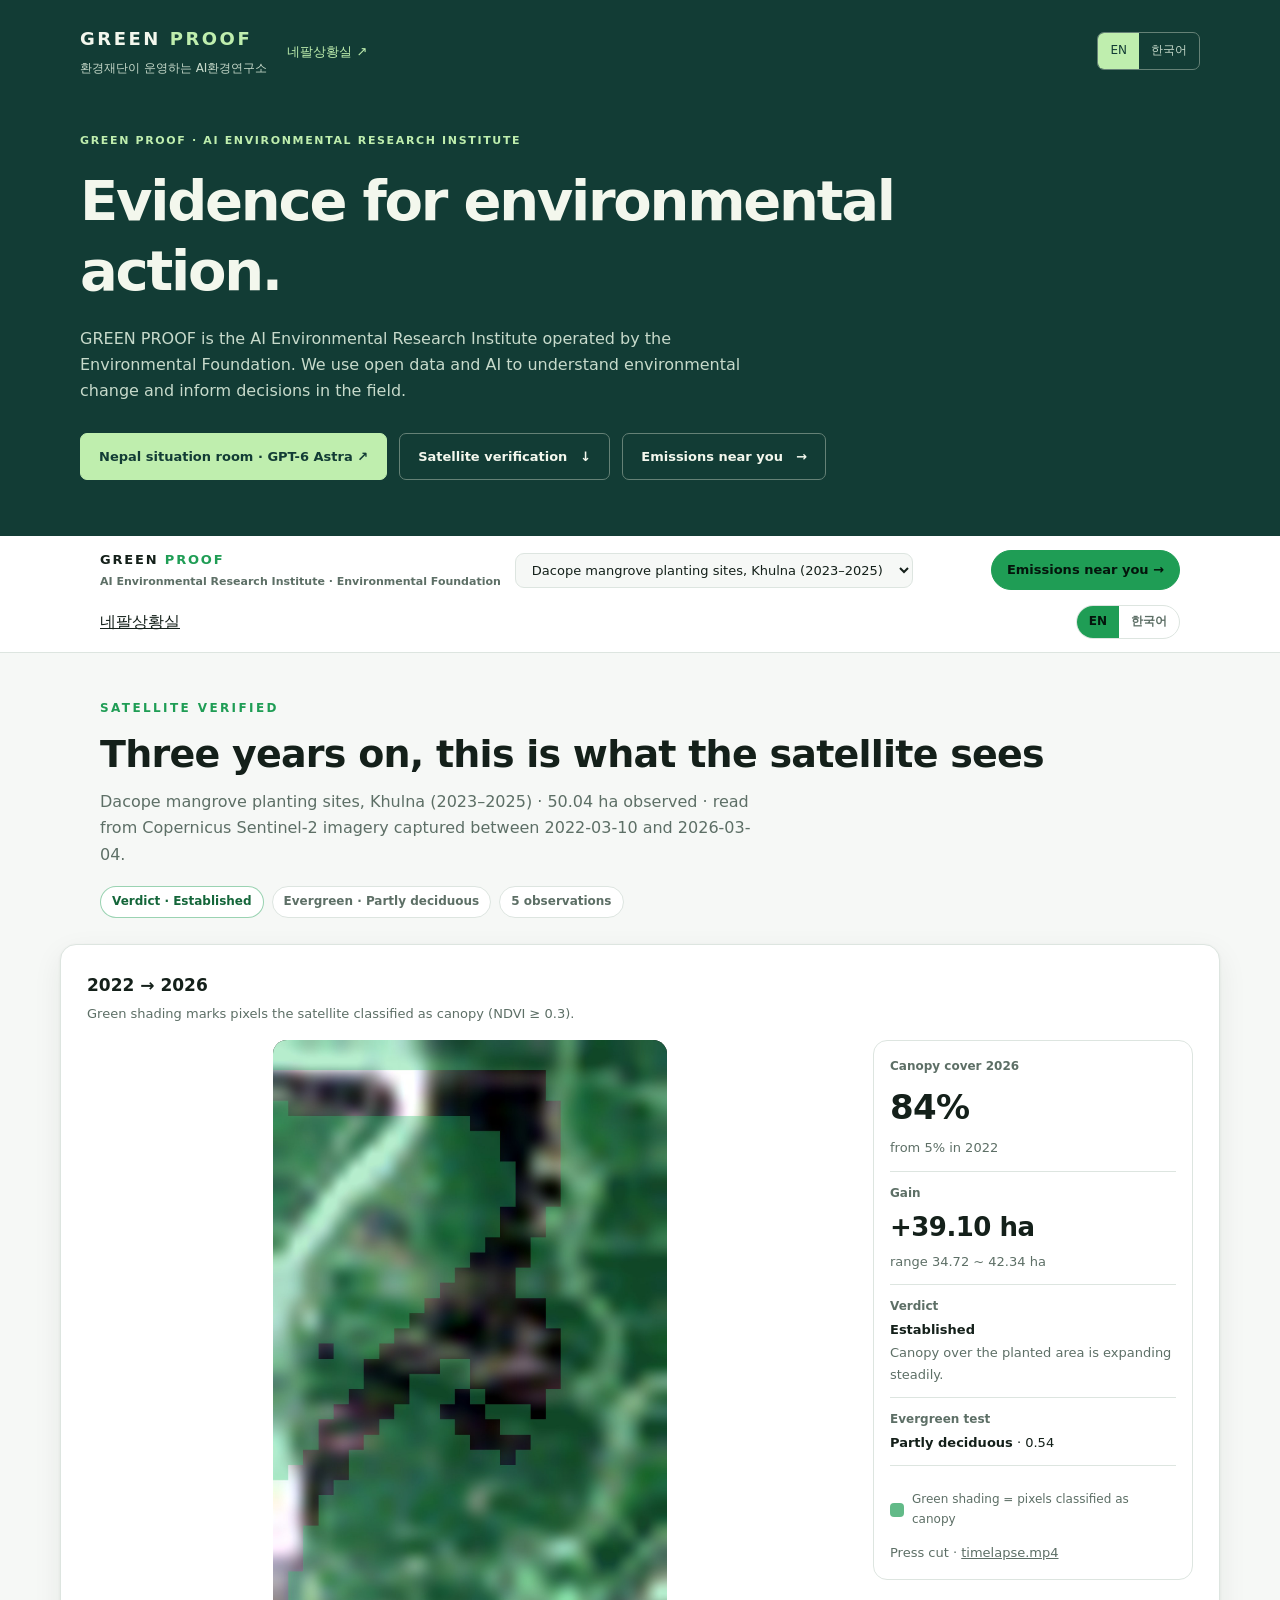
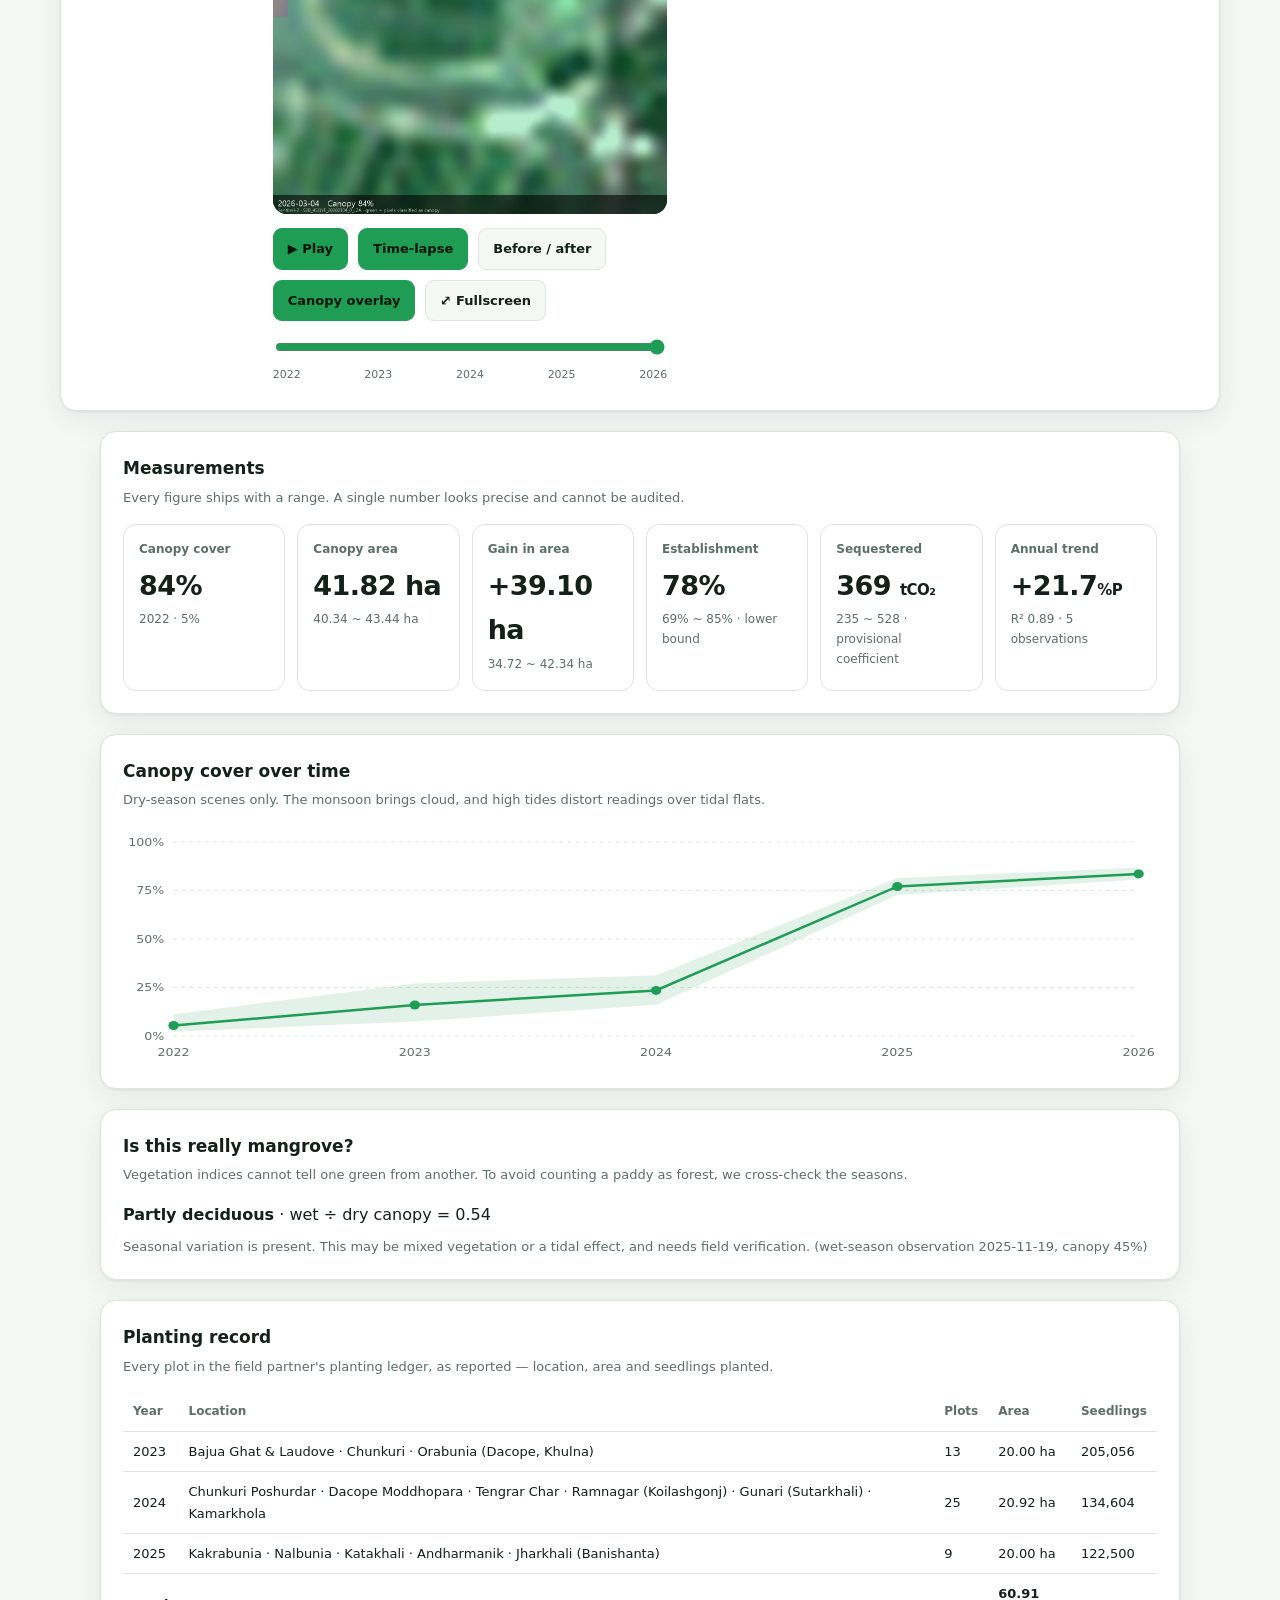
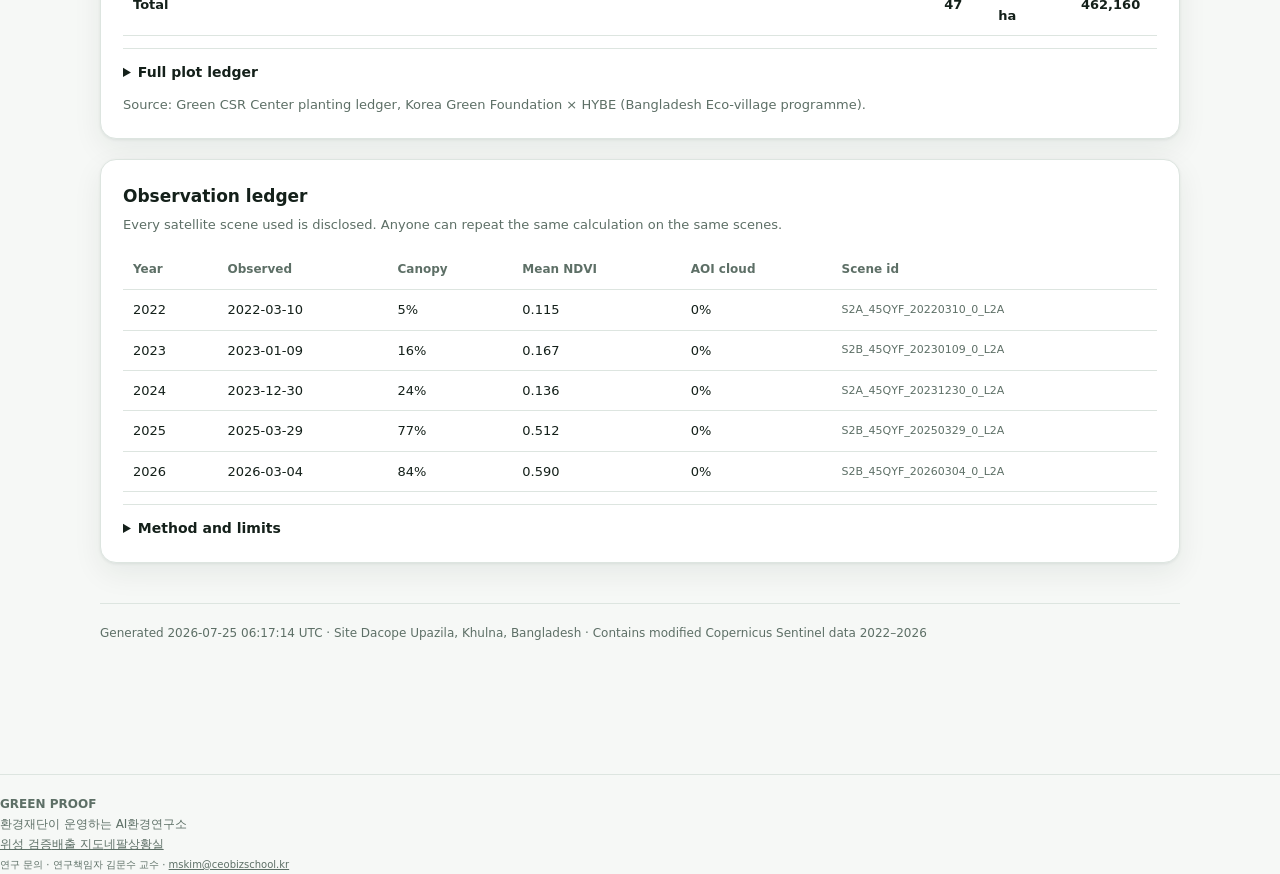
==== commit 0608e2bc: "Show flood satellite imagery and evidence-led urgent areas first" ====
--- a/greenproof/web/index.html
+++ b/greenproof/web/index.html
@@ -154,7 +154,7 @@
 footer{border-top:1px solid var(--line);margin-top:40px;padding-top:20px;font-size:12px;color:var(--muted)}
 .err{padding:40px 0;color:var(--warn);font-weight:700}
 </style>
-<link rel="stylesheet" href="/lab.css?v=1">
+<link rel="stylesheet" href="/lab.css?v=2">
 </head>
 <body>
 
@@ -200,7 +200,7 @@
   <div id="body"></div>
 </div>
 
-<footer class="lab-footer"><div><strong>GREEN PROOF</strong><br>환경재단이 운영하는 AI환경연구소</div><nav aria-label="연구 메뉴"><a href="/#app">위성 검증</a><a href="/emissions/">배출 지도</a><a href="/nepal/">네팔상황실</a></nav><div>연구책임자 김문수 교수<br><a href="mailto:mskim@ceobizschool.kr">mskim@ceobizschool.kr</a></div></footer>
+<footer class="lab-footer"><div><strong>GREEN PROOF</strong><br>환경재단이 운영하는 AI환경연구소</div><nav aria-label="연구 메뉴"><a href="/#app">위성 검증</a><a href="/emissions/">배출 지도</a><a href="/nepal/">네팔상황실</a></nav><small class="research-contact">연구 문의 · 연구책임자 김문수 교수 · <a href="mailto:mskim@ceobizschool.kr">mskim@ceobizschool.kr</a></small></footer>
 
 <script type="module">
 /* ---------------- i18n dictionary ---------------- */
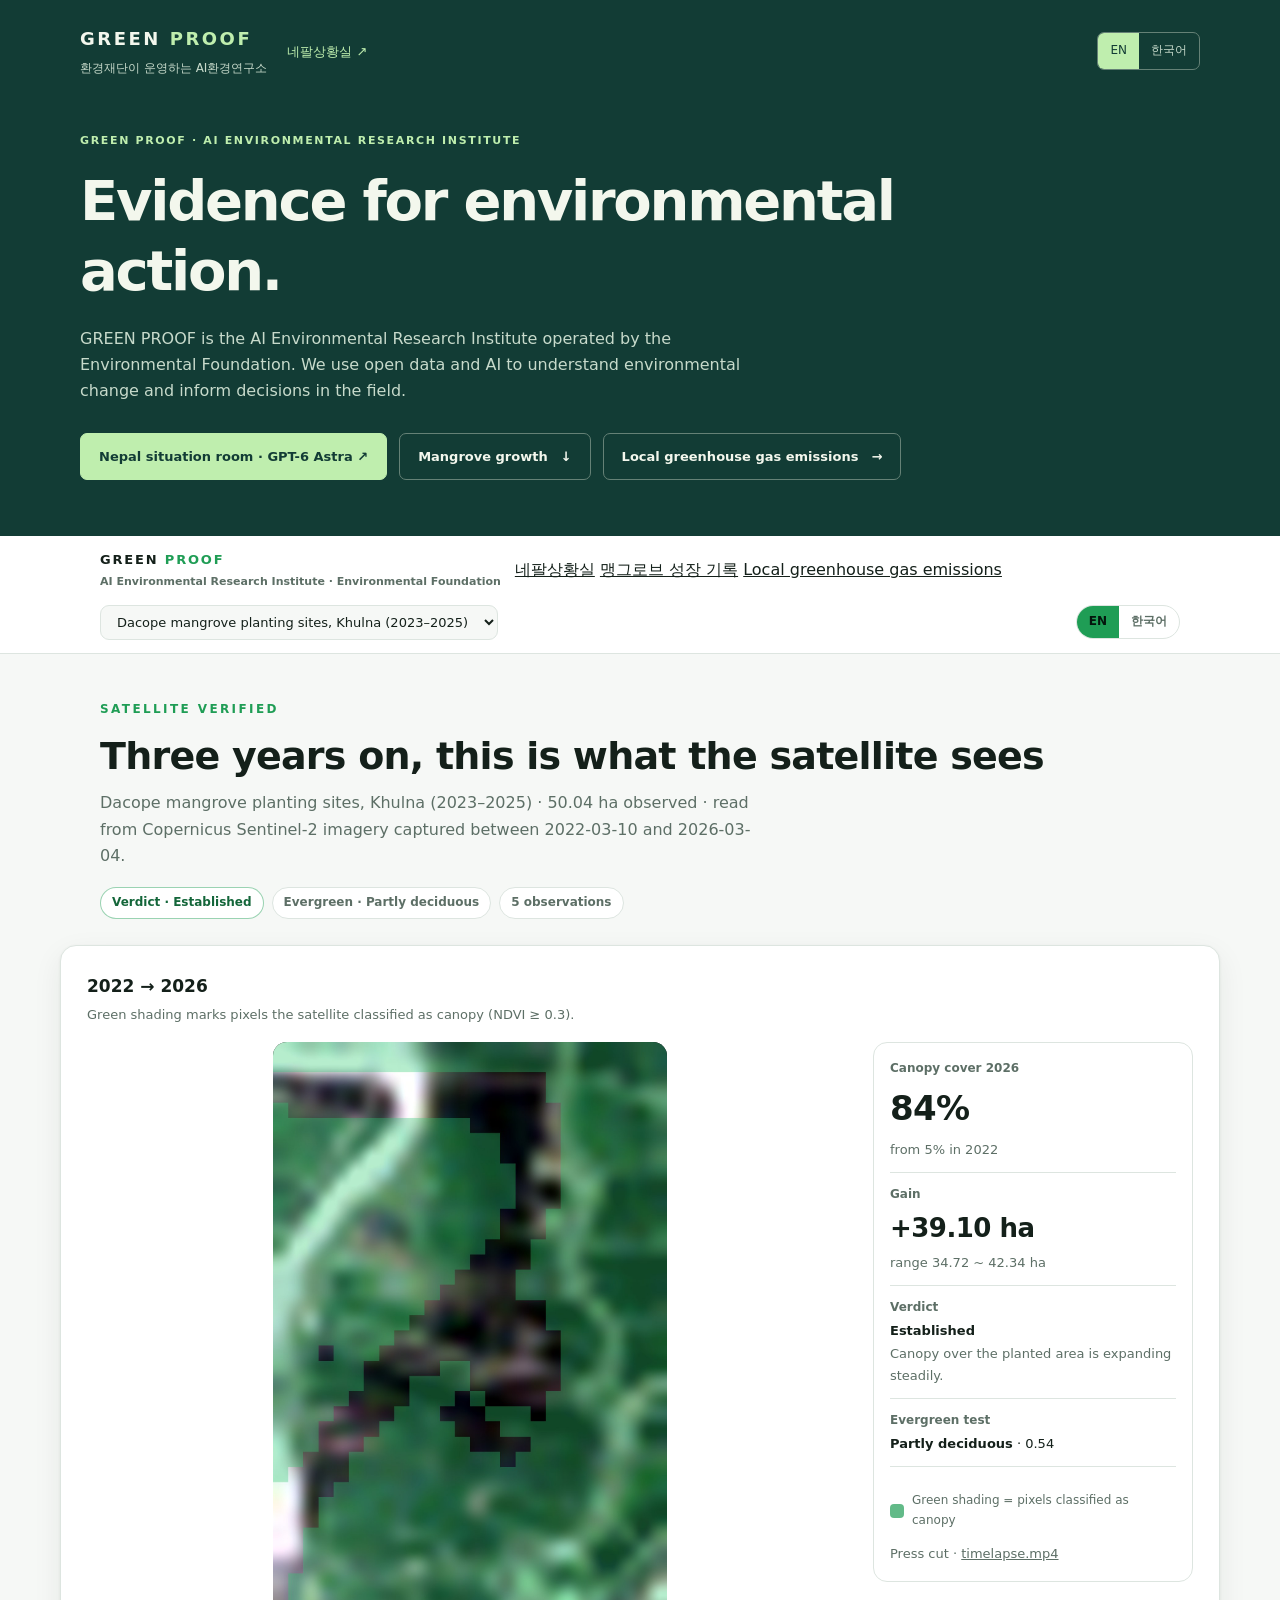
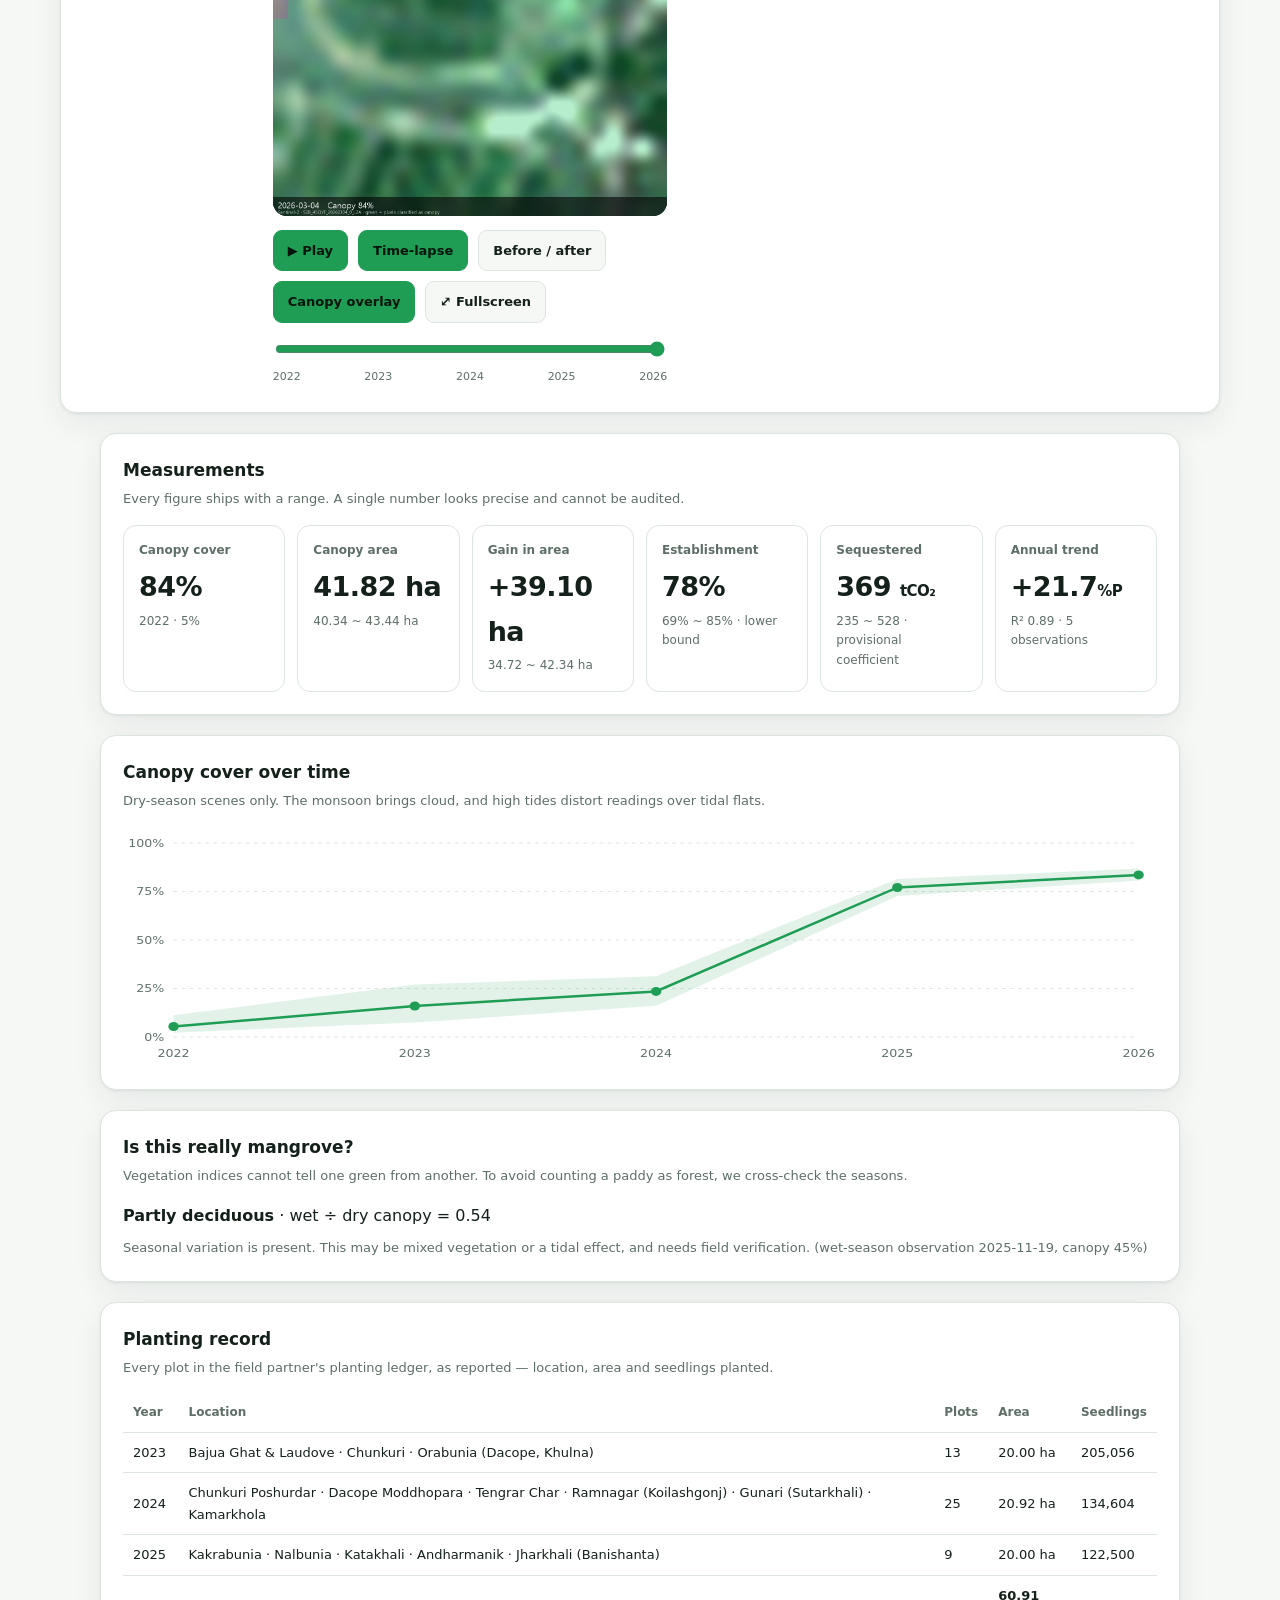
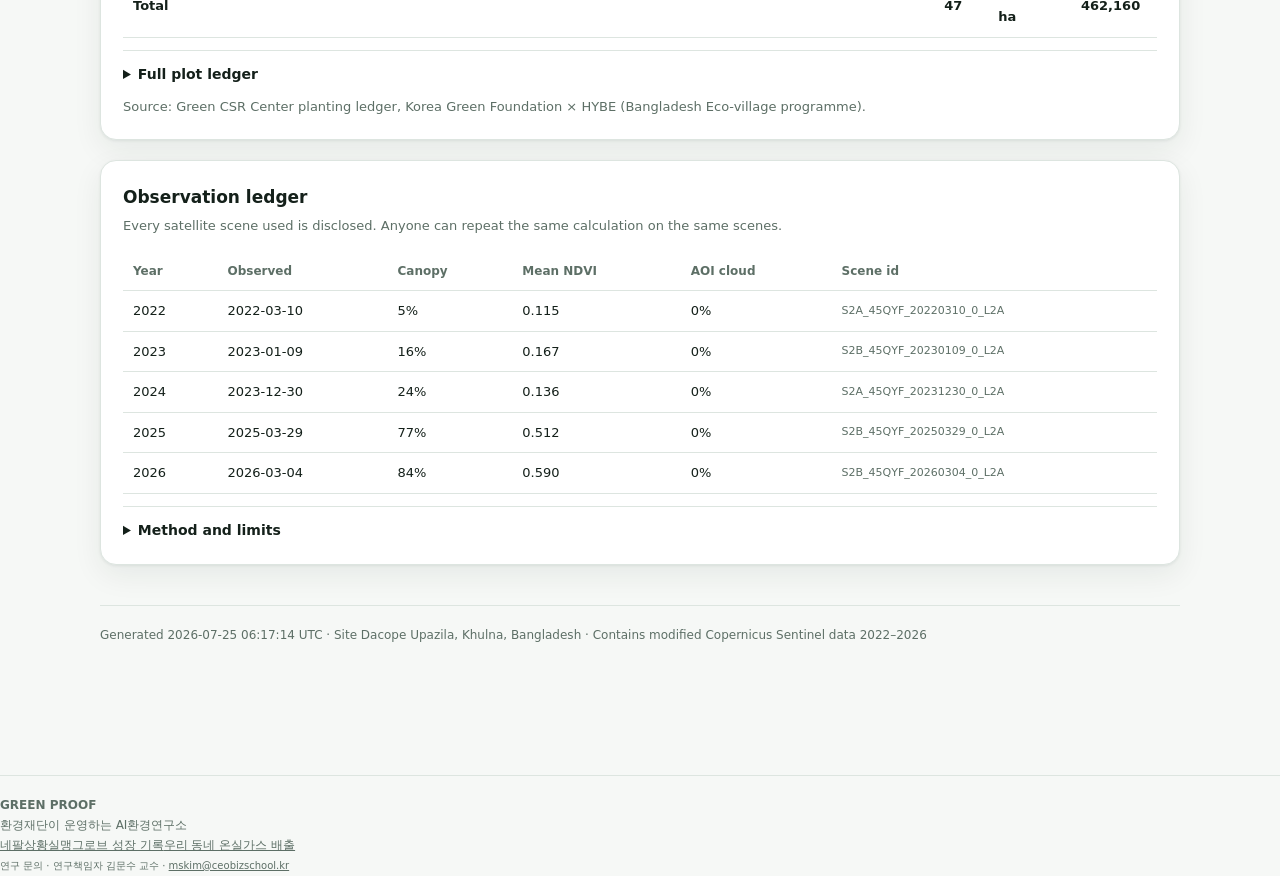
==== commit fc4c9879: "Add Nepal field rescue handoff tools and actionable response strategy" ====
--- a/greenproof/web/index.html
+++ b/greenproof/web/index.html
@@ -4,21 +4,21 @@
 <meta charset="utf-8">
 <meta name="viewport" content="width=device-width, initial-scale=1, viewport-fit=cover">
 <title>GREEN PROOF · 환경재단이 운영하는 AI환경연구소</title>
-<meta name="description" content="환경재단이 운영하는 AI환경연구소 GREEN PROOF. 위성 검증, 배출 지도, GPT-6 Astra 기반 네팔상황실로 환경 행동의 근거를 공개합니다.">
+<meta name="description" content="환경재단이 운영하는 AI환경연구소 GREEN PROOF. 맹그로브 성장 기록, 우리 동네 온실가스 배출, GPT-6 Astra 기반 네팔상황실로 환경 행동의 근거를 공개합니다.">
 <link rel="canonical" href="https://greenfund.ai.kr/">
 <meta name="theme-color" content="#08131a">
 <meta property="og:type" content="website">
 <meta property="og:site_name" content="GREEN PROOF · 환경재단이 운영하는 AI환경연구소">
 <meta property="og:url" content="https://greenfund.ai.kr/">
 <meta property="og:title" content="GREEN PROOF · 환경재단이 운영하는 AI환경연구소">
-<meta property="og:description" content="위성으로 확인하는 환경 변화, 우리 동네 배출 지도, GPT-6 Astra로 분석하는 네팔상황실.">
+<meta property="og:description" content="위성으로 확인하는 환경 변화, 우리 동네 온실가스 배출, GPT-6 Astra로 분석하는 네팔상황실.">
 <meta property="og:image" content="https://greenfund.ai.kr/og.png?v=2">
 <meta property="og:image:width" content="1200">
 <meta property="og:image:height" content="630">
 <meta property="og:image:alt" content="The same coastal plot in 2022 and 2026 from satellite. Bare mud on the left, green mangrove canopy on the right.">
 <meta name="twitter:card" content="summary_large_image">
 <meta name="twitter:title" content="GREEN PROOF · 환경재단이 운영하는 AI환경연구소">
-<meta name="twitter:description" content="환경재단이 운영하는 AI환경연구소. 위성 검증·배출 지도·네팔상황실의 공개 근거를 확인하세요.">
+<meta name="twitter:description" content="환경재단이 운영하는 AI환경연구소. 맹그로브 성장 기록·우리 동네 온실가스 배출·네팔상황실의 공개 근거를 확인하세요.">
 <meta name="twitter:image" content="https://greenfund.ai.kr/og.png?v=2">
 <link rel="icon" href="data:image/svg+xml,%3Csvg xmlns='http://www.w3.org/2000/svg' viewBox='0 0 32 32'%3E%3Crect width='32' height='32' rx='7' fill='%2314663a'/%3E%3Cpath d='M9 21c0-6 4-10 10-11-1 7-4 11-10 11z' fill='%233ddc84'/%3E%3Cpath d='M9 23c2-3 5-5 9-6' stroke='%23e9b341' stroke-width='2' fill='none' stroke-linecap='round'/%3E%3C/svg%3E">
 <style>
@@ -154,7 +154,7 @@
 footer{border-top:1px solid var(--line);margin-top:40px;padding-top:20px;font-size:12px;color:var(--muted)}
 .err{padding:40px 0;color:var(--warn);font-weight:700}
 </style>
-<link rel="stylesheet" href="/lab.css?v=2">
+<link rel="stylesheet" href="/lab.css?v=3">
 </head>
 <body>
 
@@ -173,8 +173,8 @@
     <p id="h-sub">환경재단이 운영하는 AI환경연구소 GREEN PROOF. 공개 데이터와 AI로 환경의 변화를 읽고, 현장의 의사결정을 돕습니다.</p>
     <div class="ctarow">
       <a class="cta primary" href="/nepal/" id="h-nepal">네팔상황실 · GPT-6 Astra ↗</a>
-      <button class="cta" id="h-cta"><span id="h-cta-t">위성 검증 보기</span><span class="arw">↓</span></button>
-      <a class="cta" id="h-cta2" href="/emissions/"><span id="h-cta2-t">배출 지도</span><span>→</span></a>
+      <button class="cta" id="h-cta"><span id="h-cta-t">맹그로브 성장 기록 보기</span><span class="arw">↓</span></button>
+      <a class="cta" id="h-cta2" href="/emissions/"><span id="h-cta2-t">우리 동네 온실가스 배출</span><span>→</span></a>
     </div>
   </div></div>
 </section>
@@ -182,9 +182,12 @@
 <!-- ===================== APP ===================== -->
 <header class="top"><div class="row">
   <div class="brand">GREEN <em>PROOF</em><small id="brand-sub">환경재단이 운영하는 AI환경연구소</small></div>
-  <select id="siteSel" aria-label="plot"></select>
-  <a class="modlink" id="modEmissions" href="/emissions/">배출 지도</a>
-  <a class="lab-nav" href="/nepal/">네팔상황실</a>
+  <nav class="lab-main-nav" aria-label="주 메뉴">
+    <a class="lab-nav" href="/nepal/">네팔상황실</a>
+    <a class="lab-nav" href="/#app" aria-current="page">맹그로브 성장 기록</a>
+    <a class="lab-nav" id="modEmissions" href="/emissions/">우리 동네 온실가스 배출</a>
+  </nav>
+  <select id="siteSel" aria-label="식재지 선택"></select>
   <div class="lang2" id="lang2">
     <button data-l="en">EN</button><button data-l="ko">한국어</button>
   </div>
@@ -200,7 +203,7 @@
   <div id="body"></div>
 </div>
 
-<footer class="lab-footer"><div><strong>GREEN PROOF</strong><br>환경재단이 운영하는 AI환경연구소</div><nav aria-label="연구 메뉴"><a href="/#app">위성 검증</a><a href="/emissions/">배출 지도</a><a href="/nepal/">네팔상황실</a></nav><small class="research-contact">연구 문의 · 연구책임자 김문수 교수 · <a href="mailto:mskim@ceobizschool.kr">mskim@ceobizschool.kr</a></small></footer>
+<footer class="lab-footer"><div><strong>GREEN PROOF</strong><br>환경재단이 운영하는 AI환경연구소</div><nav aria-label="연구 메뉴"><a href="/nepal/">네팔상황실</a><a href="/#app">맹그로브 성장 기록</a><a href="/emissions/">우리 동네 온실가스 배출</a></nav><small class="research-contact">연구 문의 · 연구책임자 김문수 교수 · <a href="mailto:mskim@ceobizschool.kr">mskim@ceobizschool.kr</a></small></footer>
 
 <script type="module">
 /* ---------------- i18n dictionary ---------------- */
@@ -209,8 +212,8 @@
     heroKick: "GREEN PROOF · AI ENVIRONMENTAL RESEARCH INSTITUTE",
     heroTitle: "Evidence for environmental action.",
     heroSub: "GREEN PROOF is the AI Environmental Research Institute operated by the Environmental Foundation. We use open data and AI to understand environmental change and inform decisions in the field.",
-    heroCta: "Satellite verification",
-    modEmissions: "Emissions near you →",
+    heroCta: "Mangrove growth",
+    modEmissions: "Local greenhouse gas emissions",
     brandSub: "AI Environmental Research Institute · Environmental Foundation",
     titleSubject: "Three years on, this is what the satellite sees",
     titleControl: "First, we check that the rules are right",
@@ -251,8 +254,8 @@
     heroKick: "GREEN PROOF · AI환경연구소",
     heroTitle: "환경을 위한 행동에, 확인할 수 있는 근거를.",
     heroSub: "환경재단이 운영하는 AI환경연구소 GREEN PROOF. 공개 데이터와 AI로 환경의 변화를 읽고, 현장의 의사결정을 돕습니다.",
-    heroCta: "위성 검증 보기",
-    modEmissions: "우리 동네 배출 지도 →",
+    heroCta: "맹그로브 성장 기록 보기",
+    modEmissions: "우리 동네 온실가스 배출",
     brandSub: "환경재단이 운영하는 AI환경연구소",
     titleSubject: "3년이 지난 지금, 위성은 이렇게 봅니다",
     titleControl: "먼저 판독 규칙이 맞는지 확인합니다",
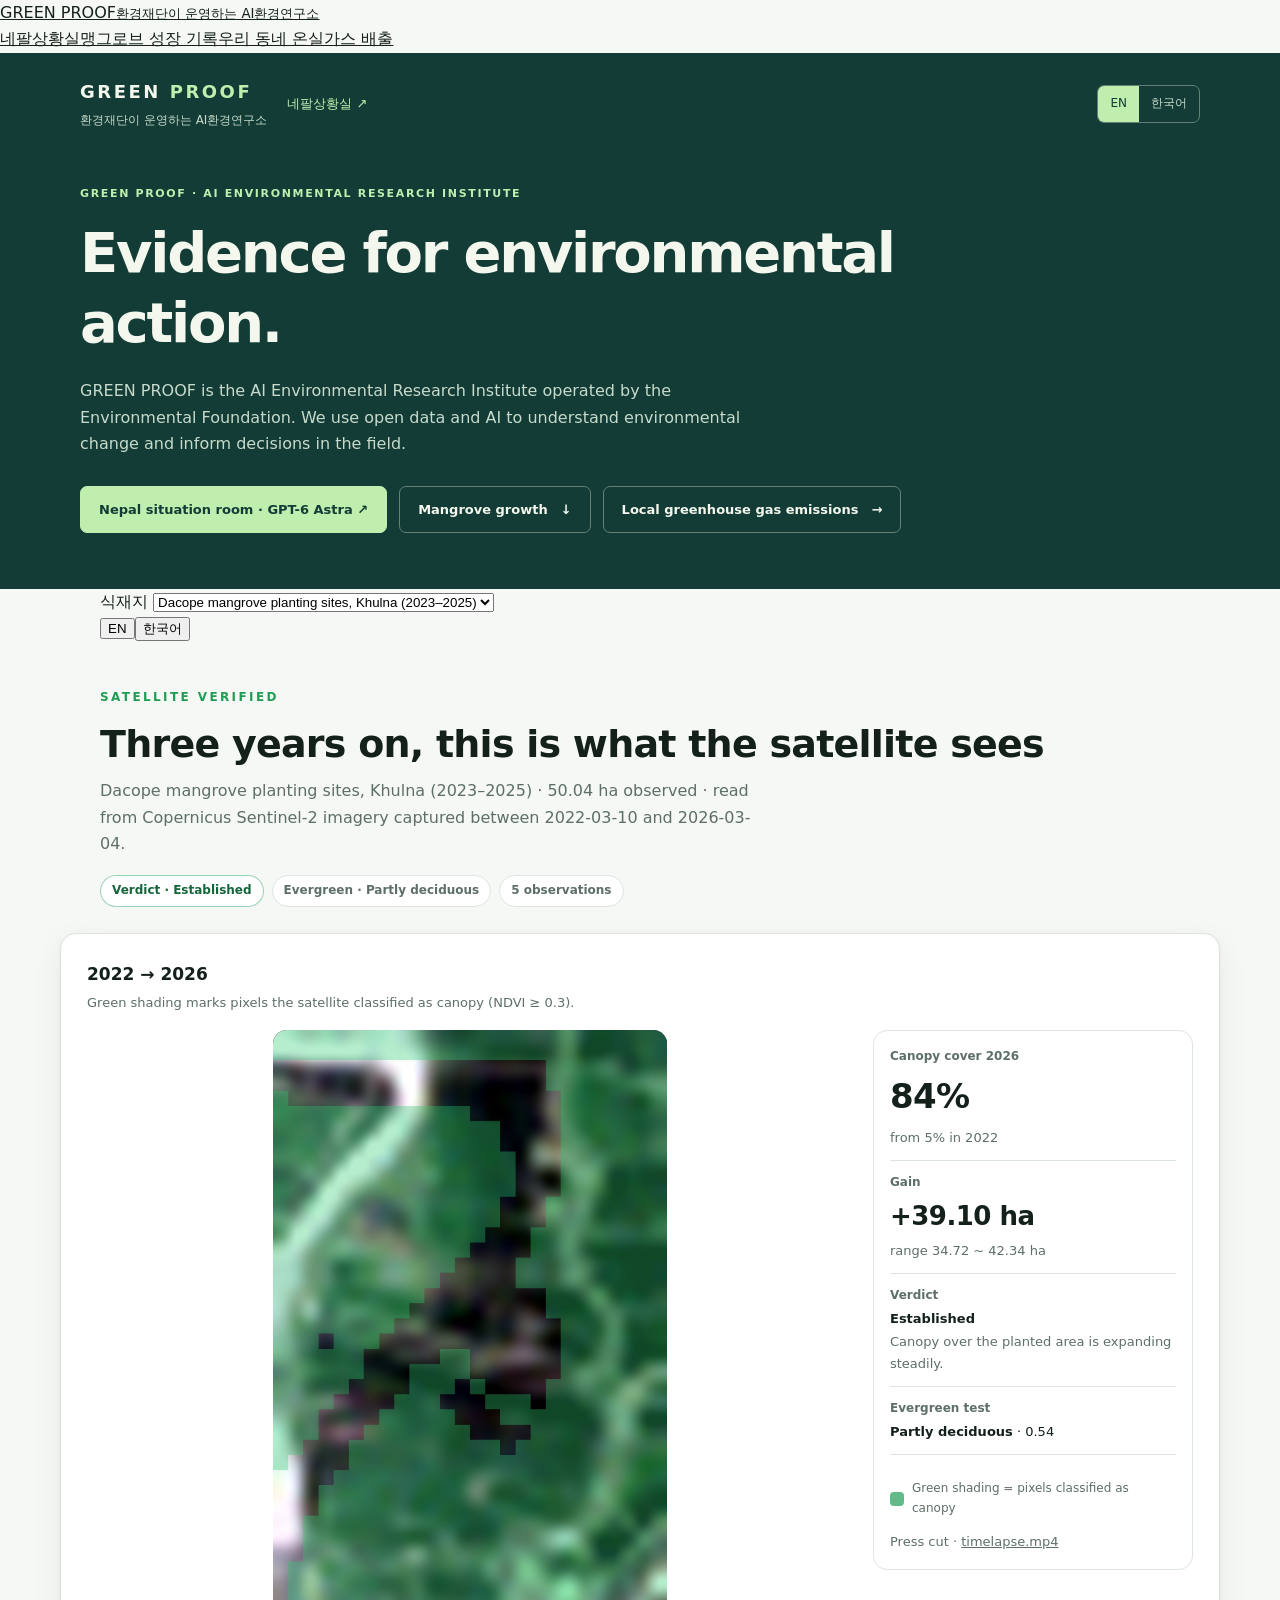
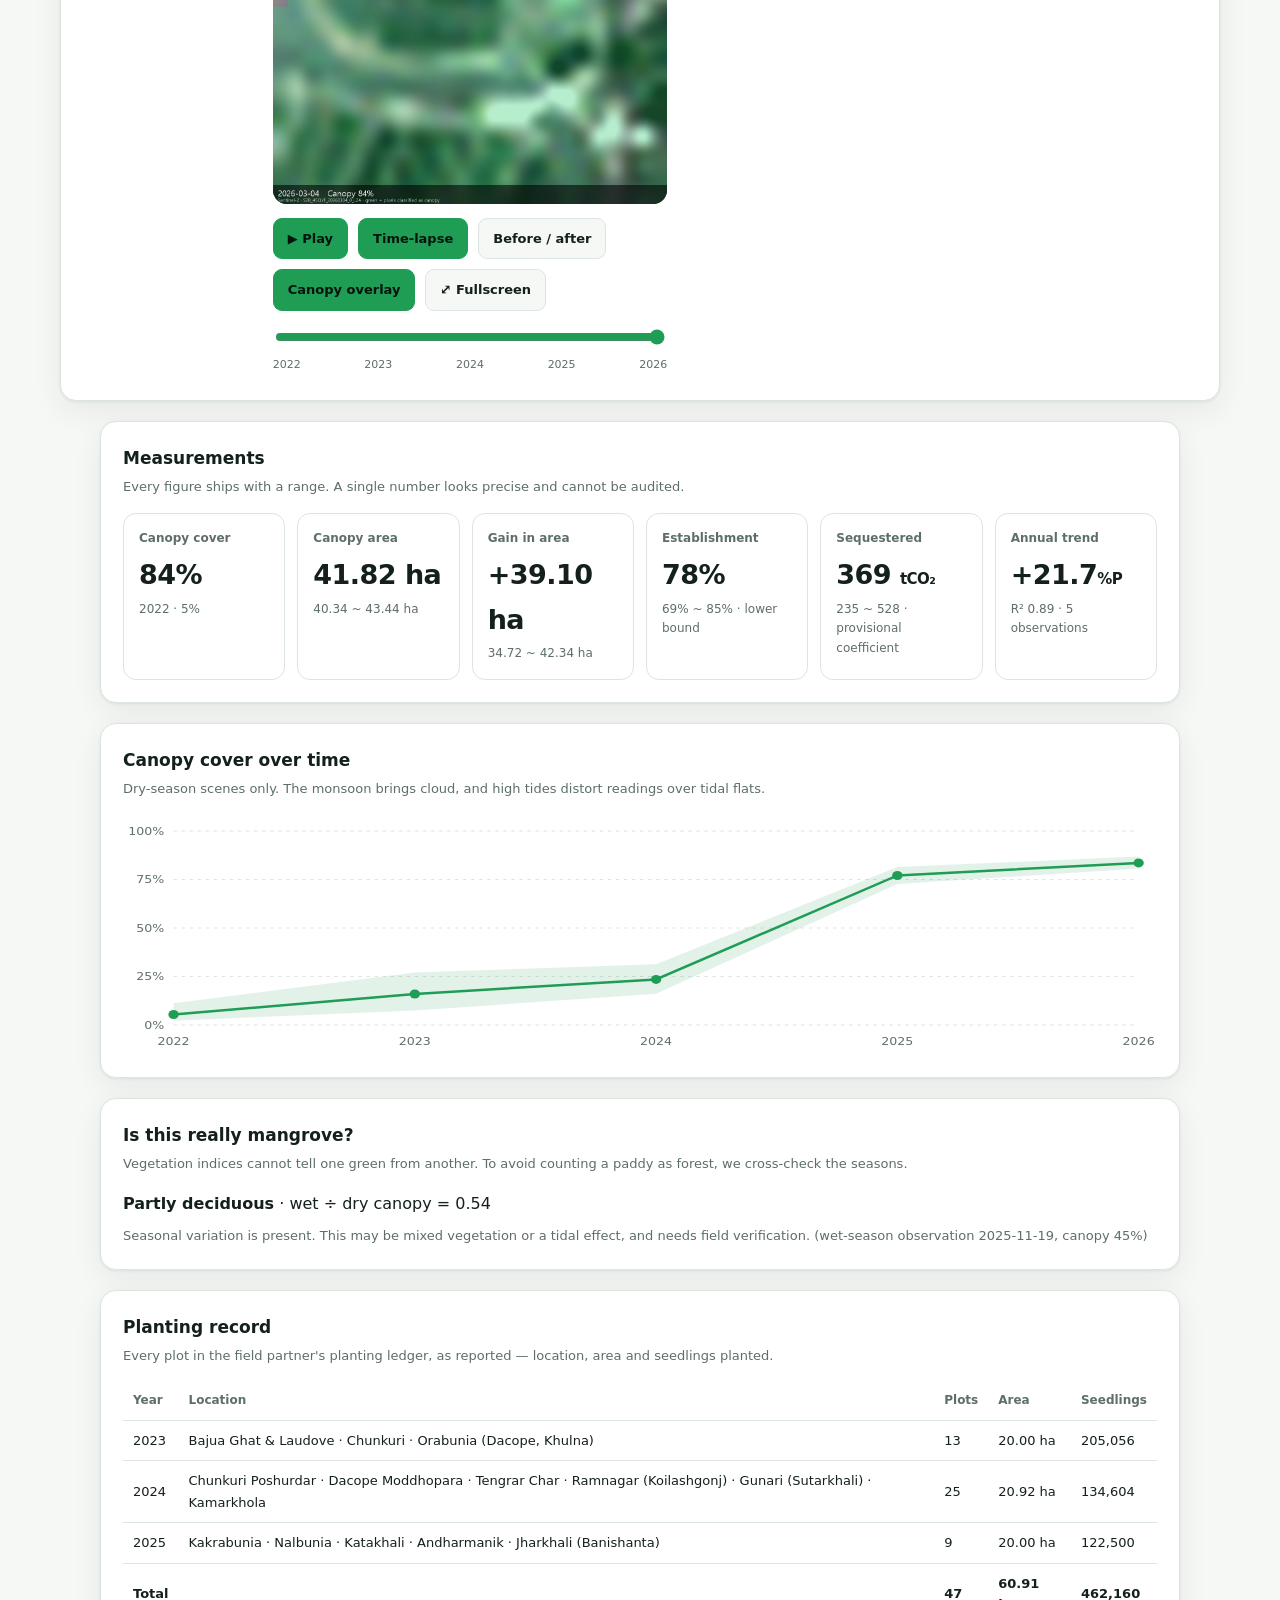
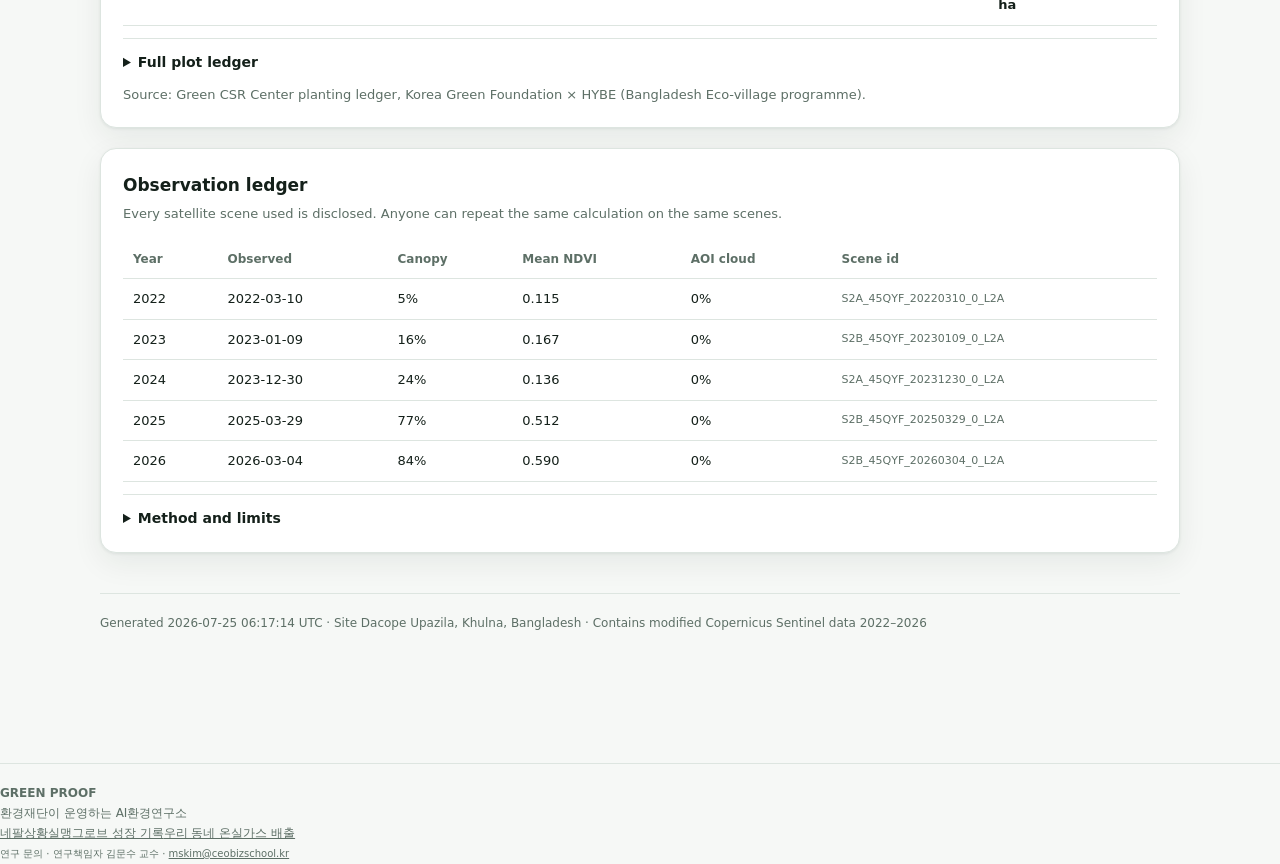
==== commit 5fd210b4: "Unify global navigation across all GREEN PROOF pages" ====
--- a/greenproof/web/index.html
+++ b/greenproof/web/index.html
@@ -155,8 +155,10 @@
 .err{padding:40px 0;color:var(--warn);font-weight:700}
 </style>
 <link rel="stylesheet" href="/lab.css?v=3">
+<link rel="stylesheet" href="/site-header.css?v=1">
 </head>
 <body>
+<header class="gp-site-header" lang="ko"><div class="gp-header-inner"><a class="gp-brand" href="/">GREEN <span>PROOF</span><small>환경재단이 운영하는 AI환경연구소</small></a><nav class="gp-main-nav" aria-label="주 메뉴"><a href="/nepal/">네팔상황실</a><a href="/#app" aria-current="page">맹그로브 성장 기록</a><a href="/emissions/">우리 동네 온실가스 배출</a></nav></div></header>
 
 <!-- ===================== GREEN PROOF ===================== -->
 <section class="hero" id="hero">
@@ -180,20 +182,10 @@
 </section>
 
 <!-- ===================== APP ===================== -->
-<header class="top"><div class="row">
-  <div class="brand">GREEN <em>PROOF</em><small id="brand-sub">환경재단이 운영하는 AI환경연구소</small></div>
-  <nav class="lab-main-nav" aria-label="주 메뉴">
-    <a class="lab-nav" href="/nepal/">네팔상황실</a>
-    <a class="lab-nav" href="/#app" aria-current="page">맹그로브 성장 기록</a>
-    <a class="lab-nav" id="modEmissions" href="/emissions/">우리 동네 온실가스 배출</a>
-  </nav>
-  <select id="siteSel" aria-label="식재지 선택"></select>
-  <div class="lang2" id="lang2">
-    <button data-l="en">EN</button><button data-l="ko">한국어</button>
-  </div>
-</div></header>
+
 
 <div class="wrap" id="app">
+  <div class="gp-page-tools"><label for="siteSel">식재지 <select id="siteSel" aria-label="식재지 선택"></select></label><div class="lang2" id="lang2"><button data-l="en">EN</button><button data-l="ko">한국어</button></div></div>
   <section class="intro">
     <div class="eyebrow">SATELLITE VERIFIED</div>
     <h1 class="page" id="title"></h1>
@@ -313,7 +305,6 @@
   $("#h-sub").textContent = t.heroSub;
   $("#h-cta-t").textContent = t.heroCta;
   $("#h-cta2-t").textContent = t.modEmissions.replace(" →", "");
-  { const me = $("#modEmissions"); if (me) me.textContent = t.modEmissions; }
   $("#h-nepal").textContent = lang === "ko" ? "네팔상황실 · GPT-6 Astra ↗" : "Nepal situation room · GPT-6 Astra ↗";
   document.documentElement.lang = lang;
   for (const box of [$("#lang1"), $("#lang2")])
@@ -359,8 +350,6 @@
   const t = tr(), isControl = R.coords_status === "control";
   // refresh site dropdown labels for language
   $("#siteSel").querySelectorAll("option").forEach(o => {});
-  $("#brand-sub").textContent = t.brandSub;
-  const me = $("#modEmissions"); if (me) me.textContent = t.modEmissions;
   $("#title").textContent = isControl ? t.titleControl : t.titleSubject;
   $("#lede").textContent = isControl ? t.ledeControl : t.ledeSubject(R);
 
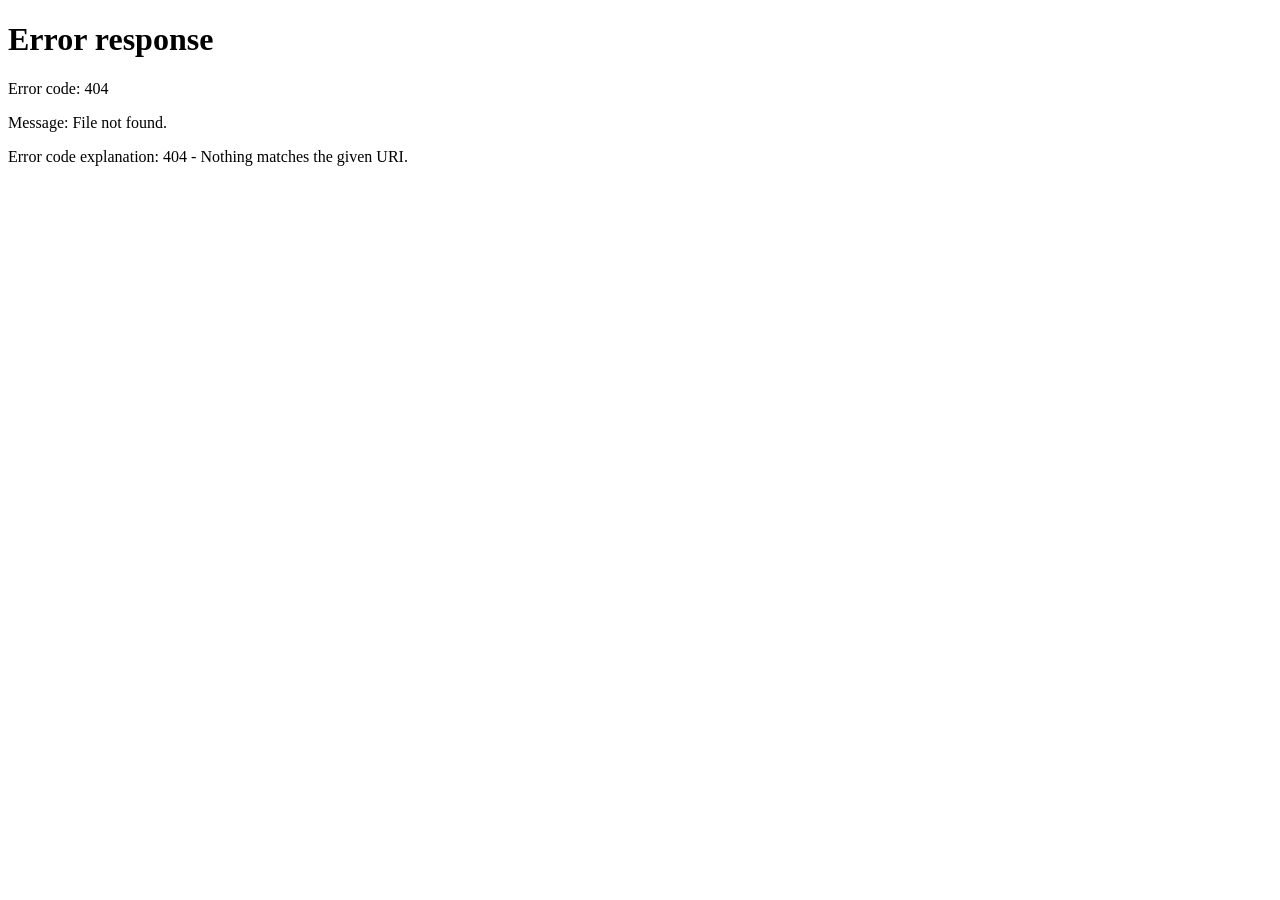
==== commit 4616209e: "Make Nepal the homepage and simplify GREEN PROOF branding" ====
--- a/greenproof/web/index.html
+++ b/greenproof/web/index.html
@@ -2,534 +2,23 @@
 <html lang="ko">
 <head>
 <meta charset="utf-8">
-<meta name="viewport" content="width=device-width, initial-scale=1, viewport-fit=cover">
-<title>GREEN PROOF · 환경재단이 운영하는 AI환경연구소</title>
-<meta name="description" content="환경재단이 운영하는 AI환경연구소 GREEN PROOF. 맹그로브 성장 기록, 우리 동네 온실가스 배출, GPT-6 Astra 기반 네팔상황실로 환경 행동의 근거를 공개합니다.">
-<link rel="canonical" href="https://greenfund.ai.kr/">
-<meta name="theme-color" content="#08131a">
+<meta name="viewport" content="width=device-width, initial-scale=1">
+<title>네팔상황실 | GREEN PROOF</title>
+<meta http-equiv="refresh" content="0; url=/nepal/">
+<link rel="canonical" href="https://greenfund.ai.kr/nepal/">
+<meta name="description" content="한국 구조대원을 위한 네팔 홍수 현장 브리핑. 3D 피해 지도, 위성 전후 비교와 한글 현장 자료를 확인하세요.">
 <meta property="og:type" content="website">
-<meta property="og:site_name" content="GREEN PROOF · 환경재단이 운영하는 AI환경연구소">
-<meta property="og:url" content="https://greenfund.ai.kr/">
-<meta property="og:title" content="GREEN PROOF · 환경재단이 운영하는 AI환경연구소">
-<meta property="og:description" content="위성으로 확인하는 환경 변화, 우리 동네 온실가스 배출, GPT-6 Astra로 분석하는 네팔상황실.">
-<meta property="og:image" content="https://greenfund.ai.kr/og.png?v=2">
+<meta property="og:site_name" content="GREEN PROOF">
+<meta property="og:title" content="네팔상황실 | 한국 구조대원 현장 브리핑">
+<meta property="og:description" content="3D 피해 지도와 위성 전후 비교, 지역별 접근·위험·의료·연락 정보를 한글로 확인하세요.">
+<meta property="og:url" content="https://greenfund.ai.kr/nepal/">
+<meta property="og:image" content="https://greenfund.ai.kr/nepal/og.png?v=1">
 <meta property="og:image:width" content="1200">
 <meta property="og:image:height" content="630">
-<meta property="og:image:alt" content="The same coastal plot in 2022 and 2026 from satellite. Bare mud on the left, green mangrove canopy on the right.">
 <meta name="twitter:card" content="summary_large_image">
-<meta name="twitter:title" content="GREEN PROOF · 환경재단이 운영하는 AI환경연구소">
-<meta name="twitter:description" content="환경재단이 운영하는 AI환경연구소. 맹그로브 성장 기록·우리 동네 온실가스 배출·네팔상황실의 공개 근거를 확인하세요.">
-<meta name="twitter:image" content="https://greenfund.ai.kr/og.png?v=2">
-<link rel="icon" href="data:image/svg+xml,%3Csvg xmlns='http://www.w3.org/2000/svg' viewBox='0 0 32 32'%3E%3Crect width='32' height='32' rx='7' fill='%2314663a'/%3E%3Cpath d='M9 21c0-6 4-10 10-11-1 7-4 11-10 11z' fill='%233ddc84'/%3E%3Cpath d='M9 23c2-3 5-5 9-6' stroke='%23e9b341' stroke-width='2' fill='none' stroke-linecap='round'/%3E%3C/svg%3E">
-<style>
-:root{
-  --bg:#f6f8f6; --card:#fff; --ink:#14201a; --muted:#5d6f66; --line:#dde5e0;
-  --green:#1f9d55; --green-dk:#14663a; --gold:#b98900; --warn:#c2410c;
-  --shadow:0 1px 3px rgba(20,40,30,.07),0 10px 30px rgba(20,40,30,.07);
-}
-@media (prefers-color-scheme:dark){
-  :root{--bg:#0d1411; --card:#141d19; --ink:#e8f0ea; --muted:#93a89c; --line:#243029;
-        --green:#3ddc84; --green-dk:#7ee2ad; --gold:#e3b341; --warn:#fb923c; --shadow:0 1px 3px rgba(0,0,0,.4)}
-}
-*{box-sizing:border-box}
-html{scroll-behavior:smooth}
-body{margin:0;background:var(--bg);color:var(--ink);
-  font-family:-apple-system,BlinkMacSystemFont,"Segoe UI","Malgun Gothic","Apple SD Gothic Neo",system-ui,sans-serif;
-  line-height:1.65;-webkit-font-smoothing:antialiased}
-.wrap{max-width:1120px;margin:0 auto;padding:0 20px 90px}
-a{color:inherit}
-
-/* ---------- research institute introduction ---------- */
-.hero{background:#123c35;color:#f3f7ed;padding:0 24px 56px}
-.hero .topbar{max-width:1120px;margin:auto;display:flex;align-items:center;gap:20px;padding:24px 0;flex-wrap:wrap}
-.hero .logo{font-weight:800;letter-spacing:.14em;font-size:18px;text-decoration:none}
-.hero .logo em{color:#bfeeae;font-style:normal}
-.hero .logo small{display:block;font-size:12px;letter-spacing:0;font-weight:500;margin-top:5px;color:#c7dacb}
-.hero .inner{max-width:1120px;margin:30px auto 0}
-.hero .box{max-width:850px}
-.hero .kick{font-size:11px;letter-spacing:.15em;color:#bfeeae;font-weight:700;margin:0 0 15px}
-.hero h1{font-size:clamp(32px,4.8vw,56px);line-height:1.25;letter-spacing:-.04em;margin:0 0 20px;word-break:keep-all}
-.hero p{font-size:16px;max-width:680px;color:#c7dacb;word-break:keep-all}
-.hero .ctarow{display:flex;gap:12px;flex-wrap:wrap;margin-top:28px}
-.hero .cta{display:inline-flex;align-items:center;gap:13px;font:inherit;font-size:13px;font-weight:700;text-decoration:none;cursor:pointer;border:1px solid #658176;border-radius:7px;background:transparent;color:#f3f7ed;padding:12px 18px}
-.hero .cta:hover{background:#245246}.hero .cta.primary{background:#bfeeae;color:#123c35;border-color:#bfeeae}
-.lang{margin-left:auto;display:flex;border:1px solid #658176;border-radius:7px;overflow:hidden}
-.lang button{background:transparent;border:0;color:#c7dacb;font:inherit;font-size:12px;padding:8px 12px;cursor:pointer}
-.lang button[aria-pressed=true]{background:#bfeeae;color:#123c35}
-.hero-nav{font-size:13px;text-decoration:none;color:#bfeeae}
-@media(max-width:620px){.hero{padding:0 20px 35px}.hero .topbar{gap:14px}.hero .inner{margin-top:20px}.hero .logo{width:100%}.hero .lang{margin-left:auto}.hero .cta{flex:1 1 auto;justify-content:center}}
-
-/* ---------- app header ---------- */
-header.top{border-bottom:1px solid var(--line);background:var(--card);position:sticky;top:0;z-index:20}
-.top .row{max-width:1120px;margin:0 auto;display:flex;align-items:center;gap:14px;padding:13px 20px;flex-wrap:wrap}
-.brand{font-weight:800;letter-spacing:.14em;font-size:13px}
-.brand em{font-style:normal;color:var(--green)}
-.brand small{display:block;letter-spacing:0;font-weight:600;font-size:11px;color:var(--muted);margin-top:2px}
-.top select{padding:8px 12px;border-radius:9px;border:1px solid var(--line);background:var(--bg);color:var(--ink);font:inherit;font-size:13px;max-width:60vw}
-.modlink{font-size:13px;font-weight:800;color:#04150c;background:var(--green);text-decoration:none;border:1px solid var(--green);border-radius:999px;padding:8px 15px;white-space:nowrap}
-.modlink:hover{filter:brightness(1.08)}
-.top .lang2{margin-left:auto;display:flex;border:1px solid var(--line);border-radius:999px;overflow:hidden}
-.top .modlink{margin-left:auto}
-.top .modlink + .lang2{margin-left:8px}
-.top .lang2 button{background:transparent;border:0;color:var(--muted);font:inherit;font-weight:700;font-size:12px;padding:6px 12px;cursor:pointer}
-.top .lang2 button[aria-pressed=true]{background:var(--green);color:#04150c}
-
-.intro{padding:46px 0 6px}
-.eyebrow{font-size:12px;letter-spacing:.2em;color:var(--green);font-weight:800}
-h1.page{font-size:clamp(24px,4vw,38px);line-height:1.28;margin:12px 0 10px;letter-spacing:-.02em}
-.lede{color:var(--muted);font-size:16px;margin:0;max-width:64ch}
-.badges{display:flex;gap:8px;flex-wrap:wrap;margin:18px 0 0}
-.badge{font-size:12px;font-weight:700;padding:5px 11px;border-radius:999px;border:1px solid var(--line);background:var(--card)}
-.badge.ok{color:var(--green-dk);border-color:color-mix(in srgb,var(--green) 45%,transparent)}
-.badge.warn{color:var(--warn);border-color:color-mix(in srgb,var(--warn) 45%,transparent)}
-.badge.grey{color:var(--muted)}
-
-.card{background:var(--card);border:1px solid var(--line);border-radius:16px;box-shadow:var(--shadow);padding:22px;margin:20px 0}
-.card h2{font-size:17px;margin:0 0 4px}
-.card .sub{color:var(--muted);font-size:13px;margin:0 0 16px}
-@media(min-width:1240px){ .card.player{margin-inline:-40px;padding:26px} }
-
-/* player: big stage on the left, summary on the right */
-.playgrid{display:grid;gap:20px;align-items:start}
-@media(min-width:1000px){ .playgrid{grid-template-columns:minmax(0,1fr) 320px} }
-.stagebox{min-width:0;display:flex;flex-direction:column;align-items:center;--maxh:72vh}
-@media(min-width:700px){ .stagebox{--maxh:74vh} }
-@media(min-width:1000px){ .stagebox{--maxh:86vh} }
-.stage{position:relative;border-radius:14px;overflow:hidden;background:#0a0f0c;
-  aspect-ratio:var(--ar,1);max-height:var(--maxh);margin:0 auto;
-  width:min(100%,calc(var(--maxh) * var(--ar,1)))}
-.stage:fullscreen{width:100vw;height:100vh;max-height:none;border-radius:0;aspect-ratio:auto}
-.stage:fullscreen img{object-fit:contain;background:#050907}
-.stage img{position:absolute;inset:0;width:100%;height:100%;object-fit:cover;opacity:0;transition:opacity .28s ease;image-rendering:auto}
-.stage img.on{opacity:1}
-.stage .clip{position:absolute;inset:0;overflow:hidden;width:50%}
-.stage .clip img{width:auto;height:100%;min-width:100%;object-fit:cover;opacity:1;transition:none}
-.handle{position:absolute;top:0;bottom:0;width:3px;background:#fff;left:50%;transform:translateX(-1.5px);box-shadow:0 0 0 1px rgba(0,0,0,.35);pointer-events:none}
-.handle::after{content:"↔";position:absolute;top:50%;left:50%;transform:translate(-50%,-50%);width:38px;height:38px;border-radius:50%;background:#fff;color:#14201a;display:grid;place-items:center;font-weight:800}
-.cmp-tag{position:absolute;top:12px;font-size:11px;font-weight:800;letter-spacing:.06em;background:rgba(0,0,0,.6);color:#fff;padding:4px 9px;border-radius:6px}
-.stagebox .controls,.stagebox .ticks{width:min(100%,calc(var(--maxh) * var(--ar,1)))}
-.controls{display:flex;align-items:center;gap:10px;margin-top:14px;flex-wrap:wrap}
-button.ctl{font:inherit;cursor:pointer;border-radius:9px;border:1px solid var(--line);background:var(--bg);color:var(--ink);padding:9px 14px;font-size:13px;font-weight:700}
-button.ctl.primary,button.ctl[aria-pressed=true]{background:var(--green);border-color:var(--green);color:#04150c}
-input[type=range]{flex:1;min-width:150px;accent-color:var(--green);height:28px}
-.ticks{display:flex;justify-content:space-between;font-size:11px;color:var(--muted);margin-top:3px;font-variant-numeric:tabular-nums}
-#fs{display:none}
-@media(min-width:1000px){ #fs{display:inline-block} }
-@media(pointer:coarse){ button.ctl{min-height:44px} .top select{min-height:40px} }
-@media(max-width:620px){
-  .controls{gap:8px}
-  .controls button.ctl{flex:1 1 auto;min-height:44px}
-  .controls input[type=range]{flex-basis:100%;order:9;min-width:0}
-  .card{padding:16px;border-radius:14px}
-  .wrap{padding:0 14px 64px}
-}
-.side{border:1px solid var(--line);border-radius:14px;padding:16px;font-size:13px}
-.side .row2{padding:12px 0;border-bottom:1px solid var(--line)}
-.side .row2:last-child{border-bottom:0;padding-bottom:0}
-.side .row2:first-child{padding-top:0}
-.side h3{margin:0 0 2px;font-size:12px;color:var(--muted);font-weight:700}
-.side .big{font-size:34px;font-weight:800;letter-spacing:-.02em;margin:2px 0 0;font-variant-numeric:tabular-nums}
-.legend{display:flex;align-items:center;gap:8px;color:var(--muted);font-size:12px}
-.swatch{width:14px;height:14px;border-radius:4px;background:var(--green);opacity:.7;flex:none}
-.kicker{font-weight:800;color:var(--ink)}
-
-.stats{display:grid;grid-template-columns:repeat(auto-fit,minmax(160px,1fr));gap:12px}
-.stat{border:1px solid var(--line);border-radius:13px;padding:15px}
-.stat .k{font-size:12px;color:var(--muted);font-weight:700}
-.stat .v{font-size:27px;font-weight:800;letter-spacing:-.02em;margin:4px 0 2px;font-variant-numeric:tabular-nums}
-.stat .r{font-size:12px;color:var(--muted);font-variant-numeric:tabular-nums}
-svg.chart{width:100%;height:240px;display:block}
-.grid{stroke:var(--line);stroke-dasharray:3 4}
-.tick{fill:var(--muted);font-size:11px}
-.dot{fill:var(--green)} .line{fill:none;stroke:var(--green);stroke-width:2.5;stroke-linejoin:round;stroke-linecap:round}
-.band{fill:var(--green);opacity:.13}
-table{width:100%;border-collapse:collapse;font-size:13px}
-th,td{text-align:left;padding:9px 10px;border-bottom:1px solid var(--line);font-variant-numeric:tabular-nums}
-th{color:var(--muted);font-weight:700;font-size:12px}
-.scroll{overflow-x:auto}
-details{border-top:1px solid var(--line);padding-top:12px;margin-top:12px}
-details summary{cursor:pointer;font-weight:700;font-size:14px}
-details ul{color:var(--muted);font-size:13px;padding-left:18px}
-.note{font-size:13px;color:var(--muted)}
-footer{border-top:1px solid var(--line);margin-top:40px;padding-top:20px;font-size:12px;color:var(--muted)}
-.err{padding:40px 0;color:var(--warn);font-weight:700}
-</style>
-<link rel="stylesheet" href="/lab.css?v=3">
-<link rel="stylesheet" href="/site-header.css?v=1">
+<meta name="twitter:title" content="네팔상황실 | 한국 구조대원 현장 브리핑">
+<meta name="twitter:description" content="3D 피해 지도와 위성 전후 비교, 지역별 접근·위험·의료·연락 정보를 한글로 확인하세요.">
+<meta name="twitter:image" content="https://greenfund.ai.kr/nepal/og.png?v=1">
 </head>
-<body>
-<header class="gp-site-header" lang="ko"><div class="gp-header-inner"><a class="gp-brand" href="/">GREEN <span>PROOF</span><small>환경재단이 운영하는 AI환경연구소</small></a><nav class="gp-main-nav" aria-label="주 메뉴"><a href="/nepal/">네팔상황실</a><a href="/#app" aria-current="page">맹그로브 성장 기록</a><a href="/emissions/">우리 동네 온실가스 배출</a></nav></div></header>
-
-<!-- ===================== GREEN PROOF ===================== -->
-<section class="hero" id="hero">
-  <div class="topbar">
-    <a class="logo" href="/">GREEN <em>PROOF</em><small>환경재단이 운영하는 AI환경연구소</small></a>
-    <a class="hero-nav" href="/nepal/">네팔상황실 ↗</a>
-    <div class="lang" id="lang1">
-      <button data-l="en">EN</button><button data-l="ko">한국어</button>
-    </div>
-  </div>
-  <div class="inner"><div class="box">
-    <p class="kick" id="h-kick">GREEN PROOF · AI환경연구소</p>
-    <h1 id="h-title">환경을 위한 행동에,<br>확인할 수 있는 근거를.</h1>
-    <p id="h-sub">환경재단이 운영하는 AI환경연구소 GREEN PROOF. 공개 데이터와 AI로 환경의 변화를 읽고, 현장의 의사결정을 돕습니다.</p>
-    <div class="ctarow">
-      <a class="cta primary" href="/nepal/" id="h-nepal">네팔상황실 · GPT-6 Astra ↗</a>
-      <button class="cta" id="h-cta"><span id="h-cta-t">맹그로브 성장 기록 보기</span><span class="arw">↓</span></button>
-      <a class="cta" id="h-cta2" href="/emissions/"><span id="h-cta2-t">우리 동네 온실가스 배출</span><span>→</span></a>
-    </div>
-  </div></div>
-</section>
-
-<!-- ===================== APP ===================== -->
-
-
-<div class="wrap" id="app">
-  <div class="gp-page-tools"><label for="siteSel">식재지 <select id="siteSel" aria-label="식재지 선택"></select></label><div class="lang2" id="lang2"><button data-l="en">EN</button><button data-l="ko">한국어</button></div></div>
-  <section class="intro">
-    <div class="eyebrow">SATELLITE VERIFIED</div>
-    <h1 class="page" id="title"></h1>
-    <p class="lede" id="lede"></p>
-    <div class="badges" id="badges"></div>
-  </section>
-  <div id="body"></div>
-</div>
-
-<footer class="lab-footer"><div><strong>GREEN PROOF</strong><br>환경재단이 운영하는 AI환경연구소</div><nav aria-label="연구 메뉴"><a href="/nepal/">네팔상황실</a><a href="/#app">맹그로브 성장 기록</a><a href="/emissions/">우리 동네 온실가스 배출</a></nav><small class="research-contact">연구 문의 · 연구책임자 김문수 교수 · <a href="mailto:mskim@ceobizschool.kr">mskim@ceobizschool.kr</a></small></footer>
-
-<script type="module">
-/* ---------------- i18n dictionary ---------------- */
-const T = {
-  en: {
-    heroKick: "GREEN PROOF · AI ENVIRONMENTAL RESEARCH INSTITUTE",
-    heroTitle: "Evidence for environmental action.",
-    heroSub: "GREEN PROOF is the AI Environmental Research Institute operated by the Environmental Foundation. We use open data and AI to understand environmental change and inform decisions in the field.",
-    heroCta: "Mangrove growth",
-    modEmissions: "Local greenhouse gas emissions",
-    brandSub: "AI Environmental Research Institute · Environmental Foundation",
-    titleSubject: "Three years on, this is what the satellite sees",
-    titleControl: "First, we check that the rules are right",
-    ledeSubject: (r) => `${r.label.en} · ${r.area_ha} ha observed · read from Copernicus Sentinel-2 imagery captured between ${r.series[0].date} and ${r.series.at(-1).date}.`,
-    ledeControl: "A verifier has to be verified first. We read a mature mangrove forest with the same rules and check that it returns the value we expect.",
-    verdict: "Verdict", evergreen: "Evergreen", controlPlot: "Control plot",
-    coordsConfirmed: "Coordinates confirmed", obs: (n) => `${n} observations`,
-    yearToYear: (a, b) => `${a} → ${b}`,
-    overlayCap: (t) => `Green shading marks pixels the satellite classified as canopy (NDVI ≥ ${t}).`,
-    play: "▶ Play", pause: "⏸ Pause", lapse: "Time-lapse", compare: "Before / after",
-    overlayBtn: "Canopy overlay", big: "⤢ Fullscreen",
-    canopyCover: (y) => `Canopy cover ${y}`, startedAt: (y, p) => `from ${p} in ${y}`,
-    gain: "Gain", range: "range", verdictLabel: "Verdict", evergreenTest: "Evergreen test",
-    legendCanopy: "Green shading = pixels classified as canopy",
-    pressVideo: "Press cut", measurements: "Measurements",
-    measuresSub: "Every figure ships with a range. A single number looks precise and cannot be audited.",
-    mCanopy: "Canopy cover", mCanopyArea: "Canopy area", mGain: "Gain in area",
-    mEst: "Establishment", mEstNote: "lower bound", mCarbon: "Sequestered", mCarbonNote: "provisional coefficient",
-    mTrend: "Annual trend", mTrendNote: (r, n) => `R² ${r} · ${n} observations`,
-    chartTitle: "Canopy cover over time",
-    chartSub: "Dry-season scenes only. The monsoon brings cloud, and high tides distort readings over tidal flats.",
-    mangroveTitle: "Is this really mangrove?",
-    mangroveSub: "Vegetation indices cannot tell one green from another. To avoid counting a paddy as forest, we cross-check the seasons.",
-    plantingTitle: "Planting record",
-    plantingSub: "Every plot in the field partner's planting ledger, as reported — location, area and seedlings planted.",
-    thLocation: "Location", thPlots: "Plots", thArea: "Area", thTrees: "Seedlings",
-    plantingTotal: "Total", plantingAll: "Full plot ledger", thPlot: "Plot",
-    ledgerTitle: "Observation ledger",
-    ledgerSub: "Every satellite scene used is disclosed. Anyone can repeat the same calculation on the same scenes.",
-    thYear: "Year", thDate: "Observed", thCanopy: "Canopy", thNdvi: "Mean NDVI", thCloud: "AOI cloud", thScene: "Scene id",
-    methodSummary: "Method and limits",
-    mSource: "Source", mIndex: "Index", mCanopyThresh: "Canopy threshold", mCloud: "Cloud handling", mCoef: "Carbon coefficient",
-    wetObs: (d, p) => `wet-season observation ${d}, canopy ${p}`,
-    footContains: "Contains modified Copernicus Sentinel data",
-    generated: "Generated", plotBounds: "Site",
-  },
-  ko: {
-    heroKick: "GREEN PROOF · AI환경연구소",
-    heroTitle: "환경을 위한 행동에, 확인할 수 있는 근거를.",
-    heroSub: "환경재단이 운영하는 AI환경연구소 GREEN PROOF. 공개 데이터와 AI로 환경의 변화를 읽고, 현장의 의사결정을 돕습니다.",
-    heroCta: "맹그로브 성장 기록 보기",
-    modEmissions: "우리 동네 온실가스 배출",
-    brandSub: "환경재단이 운영하는 AI환경연구소",
-    titleSubject: "3년이 지난 지금, 위성은 이렇게 봅니다",
-    titleControl: "먼저 판독 규칙이 맞는지 확인합니다",
-    ledeSubject: (r) => `${r.label.ko} · 관측 면적 ${r.area_ha} ha · 유럽 코페르니쿠스 Sentinel-2 위성이 ${r.series[0].date} 부터 ${r.series.at(-1).date} 까지 찍어 둔 것을 읽었습니다.`,
-    ledeControl: "검증하는 기관은 자기 방법부터 검증받아야 합니다. 성숙한 맹그로브림을 같은 규칙으로 읽어, 나오리라 예상한 값이 실제로 나오는지 대조합니다.",
-    verdict: "판정", evergreen: "상록성", controlPlot: "대조군 구획",
-    coordsConfirmed: "좌표 확정", obs: (n) => `관측 ${n}개 시점`,
-    yearToYear: (a, b) => `${a}년 → ${b}년`,
-    overlayCap: (t) => `초록 음영은 위성이 임관으로 판정한 화소입니다. 판정 기준은 NDVI ${t} 이상.`,
-    play: "▶ 재생", pause: "⏸ 정지", lapse: "타임랩스", compare: "전후 비교",
-    overlayBtn: "판정 음영", big: "⤢ 크게",
-    canopyCover: (y) => `${y}년 임관 피복률`, startedAt: (y, p) => `${y}년 ${p} 에서 출발`,
-    gain: "증가 면적", range: "범위", verdictLabel: "판정", evergreenTest: "상록성 검사",
-    legendCanopy: "초록 음영 = 임관으로 판정한 화소",
-    pressVideo: "언론 배포용", measurements: "측정값",
-    measuresSub: "모든 값에 범위를 함께 싣습니다. 범위 없는 단일 숫자는 검증받을 수 없습니다.",
-    mCanopy: "임관 피복률", mCanopyArea: "임관 면적", mGain: "증가 면적",
-    mEst: "정착 추정률", mEstNote: "하한 해석", mCarbon: "흡수 추정", mCarbonNote: "계수 잠정",
-    mTrend: "연간 추세", mTrendNote: (r, n) => `R² ${r} · 관측 ${n}회`,
-    chartTitle: "임관 피복률 추이",
-    chartSub: "건기 장면만 씁니다. 우기는 구름이 덮고 조위가 높아 갯벌 판독이 흔들립니다.",
-    mangroveTitle: "이것이 정말 맹그로브인가",
-    mangroveSub: "위성 지수만으로는 초록을 구분하지 못합니다. 논밭을 숲으로 세지 않기 위해 계절을 교차 확인합니다.",
-    plantingTitle: "식재 기록",
-    plantingSub: "현장 파트너의 식재 대장에 있는 플롯 전부를 그대로 싣습니다. 위치·면적·식재 주수.",
-    thLocation: "위치", thPlots: "플롯 수", thArea: "면적", thTrees: "식재 주수",
-    plantingTotal: "합계", plantingAll: "플롯별 전체 대장", thPlot: "플롯",
-    ledgerTitle: "관측 원장",
-    ledgerSub: "쓰인 위성 장면을 전부 공개합니다. 누구든 같은 장면으로 같은 계산을 다시 할 수 있습니다.",
-    thYear: "연도", thDate: "관측일", thCanopy: "임관 피복", thNdvi: "NDVI 평균", thCloud: "AOI 구름", thScene: "장면 식별자",
-    methodSummary: "산출 방법과 한계",
-    mSource: "원천", mIndex: "지수", mCanopyThresh: "임관 판정", mCloud: "구름 처리", mCoef: "탄소 계수",
-    wetObs: (d, p) => `우기 관측 ${d}, 임관 ${p}`,
-    footContains: "Contains modified Copernicus Sentinel data",
-    generated: "생성", plotBounds: "식재지",
-  },
-};
-
-let lang = (new URLSearchParams(location.search).get("lang")
-  || localStorage.getItem("gp-lang")
-  || (navigator.language || "en").slice(0, 2));
-if (!T[lang]) lang = "en";
-
-const $ = (s, r = document) => r.querySelector(s);
-const fmt = (n, d = 1) => n == null || !isFinite(n) ? "—" : n.toLocaleString(lang === "ko" ? "ko-KR" : "en-US", { minimumFractionDigits: d, maximumFractionDigits: d });
-const pct = n => n == null || !isFinite(n) ? "—" : (n * 100).toFixed(0) + "%";
-const tr = () => T[lang];
-
-$("#h-cta").onclick = () => $("#app").scrollIntoView();
-
-function paintHero() {
-  const t = tr();
-  $("#h-kick").textContent = t.heroKick;
-  $("#h-title").textContent = t.heroTitle;
-  $("#h-sub").textContent = t.heroSub;
-  $("#h-cta-t").textContent = t.heroCta;
-  $("#h-cta2-t").textContent = t.modEmissions.replace(" →", "");
-  $("#h-nepal").textContent = lang === "ko" ? "네팔상황실 · GPT-6 Astra ↗" : "Nepal situation room · GPT-6 Astra ↗";
-  document.documentElement.lang = lang;
-  for (const box of [$("#lang1"), $("#lang2")])
-    box.querySelectorAll("button").forEach(b => b.setAttribute("aria-pressed", b.dataset.l === lang));
-}
-for (const box of [$("#lang1"), $("#lang2")])
-  box.addEventListener("click", e => {
-    const b = e.target.closest("button"); if (!b) return;
-    lang = b.dataset.l; localStorage.setItem("gp-lang", lang);
-    history.replaceState({}, "", "?" + new URLSearchParams({ ...Object.fromEntries(new URLSearchParams(location.search)), lang, plot: R ? R.site : "" }));
-    paintHero(); if (R) render();
-  });
-
-/* ---------------- data ---------------- */
-let R = null, frames = [], rawFrames = [], idx = 0, timer = null, mode = "lapse", overlayOn = true;
-const set = () => overlayOn ? frames : (rawFrames.length ? rawFrames : frames);
-
-async function boot() {
-  paintHero();
-  let index;
-  try { index = await (await fetch("data/index.json", { cache: "no-store" })).json(); }
-  catch (e) { $("#app").innerHTML = '<p class="err">No verification data. Run <code>python greenproof.py verify</code> first.</p>'; return; }
-  const sel = $("#siteSel");
-  sel.innerHTML = index.sites.map(s => `<option value="${s.id}">${s.label[lang] || s.label.en}</option>`).join("");
-  const want = new URLSearchParams(location.search).get("plot");
-  if (want && index.sites.some(s => s.id === want)) sel.value = want;
-  sel.onchange = () => { syncUrl(sel.value); load(sel.value); };
-  load(sel.value);
-}
-function syncUrl(plot) { history.replaceState({}, "", "?" + new URLSearchParams({ lang, plot })); }
-
-async function load(id) {
-  stop();
-  R = await (await fetch(`data/${id}/report.json`, { cache: "no-store" })).json();
-  frames = R.frames.map(f => `data/${id}/${f}`);
-  rawFrames = (R.frames_raw || []).map(f => `data/${id}/${f}`);
-  idx = frames.length - 1;
-  syncUrl(id);
-  render();
-}
-
-function render() {
-  const t = tr(), isControl = R.coords_status === "control";
-  // refresh site dropdown labels for language
-  $("#siteSel").querySelectorAll("option").forEach(o => {});
-  $("#title").textContent = isControl ? t.titleControl : t.titleSubject;
-  $("#lede").textContent = isControl ? t.ledeControl : t.ledeSubject(R);
-
-  const ev = R.evergreen || {}, v = R.verdict || {};
-  const evClass = ev.code === "evergreen" ? "ok" : ev.code === "seasonal_crop" ? "warn" : "grey";
-  $("#badges").innerHTML = [
-    `<span class="badge ${isControl ? "grey" : "ok"}">${t.verdict} · ${v[lang]?.label || "—"}</span>`,
-    ev[lang]?.label ? `<span class="badge ${evClass}">${t.evergreen} · ${ev[lang].label}</span>` : "",
-    isControl ? `<span class="badge grey">${t.controlPlot}</span>`
-      : R.coords_status === "confirmed" ? `<span class="badge ok">${t.coordsConfirmed}</span>` : "",
-    `<span class="badge grey">${t.obs(R.series.length)}</span>`,
-  ].join("");
-
-  const s0 = R.series[0], s1 = R.series.at(-1), est = R.establishment || {}, car = R.carbon || {}, trd = R.trend || {}, m = R.method || {};
-  const mtd = m[lang] || m.en || {};
-
-  $("#body").innerHTML = `
-  <section class="card player">
-    <h2>${t.yearToYear(s0.year, s1.year)}</h2>
-    <p class="sub">${t.overlayCap(m.canopy_threshold)}</p>
-    <div class="playgrid">
-      <div class="stagebox" style="--ar:${R.frame_aspect || 1}">
-        <div class="stage" id="stage"></div>
-        <div class="controls">
-          <button class="ctl primary" id="play">${t.play}</button>
-          <button class="ctl" id="mLapse" aria-pressed="true">${t.lapse}</button>
-          <button class="ctl" id="mCmp" aria-pressed="false">${t.compare}</button>
-          <button class="ctl" id="mOv" aria-pressed="true">${t.overlayBtn}</button>
-          <button class="ctl" id="fs">${t.big}</button>
-          <input type="range" id="scrub" min="0" max="${frames.length - 1}" value="${idx}">
-        </div>
-        <div class="ticks">${R.series.map(s => `<span>${s.year}</span>`).join("")}</div>
-      </div>
-      <aside class="side">
-        <div class="row2"><h3>${t.canopyCover(s1.year)}</h3><p class="big">${pct(s1.canopy_frac)}</p>
-          <p class="note" style="margin:2px 0 0">${t.startedAt(s0.year, pct(s0.canopy_frac))}</p></div>
-        <div class="row2"><h3>${t.gain}</h3><p class="big" style="font-size:26px">${est.gain_ha >= 0 ? "+" : ""}${fmt(est.gain_ha, 2)} ha</p>
-          <p class="note" style="margin:2px 0 0">${t.range} ${fmt(est.gain_ha_lo, 2)} ~ ${fmt(est.gain_ha_hi, 2)} ha</p></div>
-        <div class="row2"><h3>${t.verdictLabel}</h3><p style="margin:2px 0 0"><span class="kicker">${v[lang]?.label || "—"}</span></p>
-          <p class="note" style="margin:2px 0 0">${v[lang]?.note || ""}</p></div>
-        <div class="row2"><h3>${t.evergreenTest}</h3><p style="margin:2px 0 0"><span class="kicker">${ev[lang]?.label || "—"}</span>${ev.ratio != null ? ` · ${fmt(ev.ratio, 2)}` : ""}</p></div>
-        <div class="row2"><p class="legend"><span class="swatch"></span>${t.legendCanopy}</p>
-          ${R.video ? `<p class="note" style="margin:8px 0 0">${t.pressVideo} · <a href="data/${R.site}/${R.video}" download>timelapse.mp4</a></p>` : ""}</div>
-      </aside>
-    </div>
-  </section>
-
-  <section class="card">
-    <h2>${t.measurements}</h2>
-    <p class="sub">${t.measuresSub}</p>
-    <div class="stats">
-      <div class="stat"><div class="k">${t.mCanopy}</div><div class="v">${pct(s1.canopy_frac)}</div><div class="r">${s0.year} · ${pct(s0.canopy_frac)}</div></div>
-      <div class="stat"><div class="k">${t.mCanopyArea}</div><div class="v">${fmt(s1.canopy_ha, 2)} ha</div><div class="r">${fmt(s1.canopy_ha_lo, 2)} ~ ${fmt(s1.canopy_ha_hi, 2)} ha</div></div>
-      <div class="stat"><div class="k">${t.mGain}</div><div class="v">${est.gain_ha >= 0 ? "+" : ""}${fmt(est.gain_ha, 2)} ha</div><div class="r">${fmt(est.gain_ha_lo, 2)} ~ ${fmt(est.gain_ha_hi, 2)} ha</div></div>
-      <div class="stat"><div class="k">${t.mEst}</div><div class="v">${pct(est.rate)}</div><div class="r">${pct(est.rate_lo)} ~ ${pct(est.rate_hi)} · ${t.mEstNote}</div></div>
-      <div class="stat"><div class="k">${t.mCarbon}</div><div class="v">${fmt(car.tco2, 0)} <span style="font-size:15px">tCO₂</span></div><div class="r">${fmt(car.tco2_lo, 0)} ~ ${fmt(car.tco2_hi, 0)} · ${t.mCarbonNote}</div></div>
-      <div class="stat"><div class="k">${t.mTrend}</div><div class="v">${trd.slope_pp_per_year >= 0 ? "+" : ""}${fmt(trd.slope_pp_per_year, 1)}<span style="font-size:15px">%P</span></div><div class="r">${t.mTrendNote(fmt(trd.r2, 2), trd.n || 0)}</div></div>
-    </div>
-  </section>
-
-  <section class="card">
-    <h2>${t.chartTitle}</h2>
-    <p class="sub">${t.chartSub}</p>
-    ${chart(R.series)}
-  </section>
-
-  <section class="card">
-    <h2>${t.mangroveTitle}</h2>
-    <p class="sub">${t.mangroveSub}</p>
-    <p style="margin:0 0 8px"><span class="kicker">${ev[lang]?.label || "—"}</span>${ev.ratio != null ? ` · ${lang === "ko" ? "우기 임관 ÷ 건기 임관" : "wet ÷ dry canopy"} = ${fmt(ev.ratio, 2)}` : ""}</p>
-    <p class="note" style="margin:0">${ev[lang]?.note || ""}${ev.wet_date ? ` (${t.wetObs(ev.wet_date, pct(ev.wet_canopy_frac))})` : ""}</p>
-  </section>
-
-  ${R.planting ? `
-  <section class="card">
-    <h2>${t.plantingTitle}</h2>
-    <p class="sub">${t.plantingSub}</p>
-    <div class="scroll"><table>
-      <tr><th>${t.thYear}</th><th>${t.thLocation}</th><th>${t.thPlots}</th><th>${t.thArea}</th><th>${t.thTrees}</th></tr>
-      ${R.planting.years.map(y => `<tr><td>${y.year}</td><td>${y.locations[lang] || y.locations.en}</td><td>${y.plots}</td><td>${fmt(y.area_ha, 2)} ha</td><td>${fmt(y.trees, 0)}</td></tr>`).join("")}
-      <tr><td><b>${t.plantingTotal}</b></td><td></td><td><b>${R.planting.total.plots}</b></td><td><b>${fmt(R.planting.total.area_ha, 2)} ha</b></td><td><b>${fmt(R.planting.total.trees, 0)}</b></td></tr>
-    </table></div>
-    <details><summary>${t.plantingAll}</summary>
-      <div class="scroll"><table>
-        <tr><th>${t.thPlot}</th><th>${t.thArea}</th><th>${t.thTrees}</th></tr>
-        ${R.planting.years.flatMap(y => y.plot_rows).map(p => `<tr><td>${p.name}</td><td>${p.area}</td><td>${p.trees == null ? "—" : fmt(p.trees, 0)}</td></tr>`).join("")}
-      </table></div>
-    </details>
-    <p class="note" style="margin:10px 0 0">${R.planting.source[lang] || R.planting.source.en}</p>
-  </section>` : ""}
-
-  <section class="card">
-    <h2>${t.ledgerTitle}</h2>
-    <p class="sub">${t.ledgerSub}</p>
-    <div class="scroll"><table>
-      <tr><th>${t.thYear}</th><th>${t.thDate}</th><th>${t.thCanopy}</th><th>${t.thNdvi}</th><th>${t.thCloud}</th><th>${t.thScene}</th></tr>
-      ${R.series.map(s => `<tr><td>${s.year}</td><td>${s.date}</td><td>${pct(s.canopy_frac)}</td><td>${fmt(s.ndvi_mean, 3)}</td><td>${pct(s.cloud_aoi)}</td><td style="font-size:11px;color:var(--muted)">${s.scene}</td></tr>`).join("")}
-    </table></div>
-    <details><summary>${t.methodSummary}</summary>
-      <ul>
-        <li>${t.mSource} · ${mtd.source || ""}</li>
-        <li>${t.mIndex} · ${mtd.index || ""} · ${t.mCanopyThresh} ${m.canopy_threshold} (${(m.threshold_range || []).join(" ~ ")})</li>
-        <li>${t.mCloud} · ${mtd.cloud_mask || ""}</li>
-        <li>${t.mCoef} · ${R.carbon_coefficient.low}~${R.carbon_coefficient.high} ${R.carbon_coefficient.unit} · ${(R.carbon_coefficient[lang] || R.carbon_coefficient.en || {}).source || ""}</li>
-        ${(mtd.limits || []).map(l => `<li>${l}</li>`).join("")}
-      </ul>
-    </details>
-  </section>
-
-  <footer>
-    ${t.generated} ${(R.generated_at || "").replace("T", " ").replace("+00:00", " UTC")} ·
-    ${t.plotBounds} ${R.address ? (R.address[lang] || R.address.en) : R.aoi.map(x => x.toFixed(4)).join(", ")} ·
-    ${t.footContains} ${R.series[0].year}–${R.series.at(-1).year}
-  </footer>`;
-
-  mountPlayer();
-}
-
-function chart(series) {
-  const W = 900, H = 240, P = { t: 16, r: 16, b: 30, l: 44 };
-  const xs = series.map((s, i) => P.l + (W - P.l - P.r) * (series.length < 2 ? 0 : i / (series.length - 1)));
-  const y = v => H - P.b - (H - P.t - P.b) * Math.min(1, Math.max(0, v));
-  const line = series.map((s, i) => `${i ? "L" : "M"}${xs[i].toFixed(1)},${y(s.canopy_frac).toFixed(1)}`).join(" ");
-  const band = [...series.map((s, i) => `${i ? "L" : "M"}${xs[i].toFixed(1)},${y(s.canopy_frac_hi).toFixed(1)}`),
-    ...series.slice().reverse().map((s, i) => `L${xs[series.length - 1 - i].toFixed(1)},${y(s.canopy_frac_lo).toFixed(1)}`), "Z"].join(" ");
-  const grid = [0, .25, .5, .75, 1].map(g => `<line class="grid" x1="${P.l}" x2="${W - P.r}" y1="${y(g)}" y2="${y(g)}"/><text class="tick" x="${P.l - 8}" y="${y(g) + 4}" text-anchor="end">${g * 100}%</text>`).join("");
-  return `<svg class="chart" viewBox="0 0 ${W} ${H}" preserveAspectRatio="none" role="img">
-    ${grid}<path class="band" d="${band}"/><path class="line" d="${line}"/>
-    ${series.map((s, i) => `<circle class="dot" cx="${xs[i].toFixed(1)}" cy="${y(s.canopy_frac).toFixed(1)}" r="4.5"/><text class="tick" x="${xs[i].toFixed(1)}" y="${H - 10}" text-anchor="middle">${s.year}</text>`).join("")}
-  </svg>`;
-}
-
-/* ---------------- player ---------------- */
-function mountPlayer() {
-  if ((R.frame_aspect || 1) >= 1.1) $(".player").classList.add("wide");
-  drawStage();
-  $("#play").onclick = () => timer ? stop() : play();
-  $("#mLapse").onclick = () => setMode("lapse");
-  $("#mCmp").onclick = () => setMode("compare");
-  $("#mOv").onclick = e => { overlayOn = !overlayOn; e.target.setAttribute("aria-pressed", overlayOn); stop(); drawStage(); };
-  const stg = $("#stage"), fs = $("#fs");
-  if (!stg.requestFullscreen) fs.style.display = "none";
-  else fs.onclick = () => document.fullscreenElement ? document.exitFullscreen() : stg.requestFullscreen();
-  const sc = $("#scrub");
-  sc.oninput = e => { stop(); idx = +e.target.value; if (mode === "lapse") show(idx); };
-}
-function setMode(m) {
-  mode = m; stop();
-  $("#mLapse").setAttribute("aria-pressed", m === "lapse");
-  $("#mCmp").setAttribute("aria-pressed", m === "compare");
-  $("#play").style.display = m === "lapse" ? "" : "none";
-  $("#scrub").style.display = m === "lapse" ? "" : "none";
-  drawStage();
-}
-function drawStage() {
-  const st = $("#stage"), F = set();
-  if (mode === "lapse") {
-    st.innerHTML = F.map((f, i) => `<img src="${f}" alt="${R.series[i].date}" class="${i === idx ? "on" : ""}">`).join("");
-  } else {
-    st.innerHTML = `<img src="${F.at(-1)}" class="on" alt="recent"><div class="clip" id="clip"><img src="${F[0]}" alt="first"></div>
-      <div class="handle" id="handle"></div>
-      <div class="cmp-tag" style="left:12px">${R.series[0].year}</div>
-      <div class="cmp-tag" style="right:12px">${R.series.at(-1).year}</div>`;
-    const move = e => {
-      const r = st.getBoundingClientRect();
-      const x = Math.min(Math.max(((e.touches ? e.touches[0].clientX : e.clientX) - r.left) / r.width, 0), 1);
-      $("#clip").style.width = (x * 100) + "%"; $("#handle").style.left = (x * 100) + "%";
-    };
-    st.onpointermove = move; st.ontouchmove = move;
-  }
-}
-function show(i) { idx = i; $("#scrub").value = i; [...$("#stage").querySelectorAll("img")].forEach((im, k) => im.classList.toggle("on", k === i)); }
-function play() {
-  const n = set().length; if (idx >= n - 1) idx = -1;
-  $("#play").textContent = tr().pause;
-  timer = setInterval(() => { if (idx >= n - 1) { stop(); return; } show(idx + 1); }, 15000 / Math.max(1, n));
-}
-function stop() { if (timer) clearInterval(timer); timer = null; const b = $("#play"); if (b) b.textContent = tr().play; }
-
-boot();
-</script>
-</body>
+<body><p><a href="/nepal/">네팔상황실 열기</a></p></body>
 </html>
